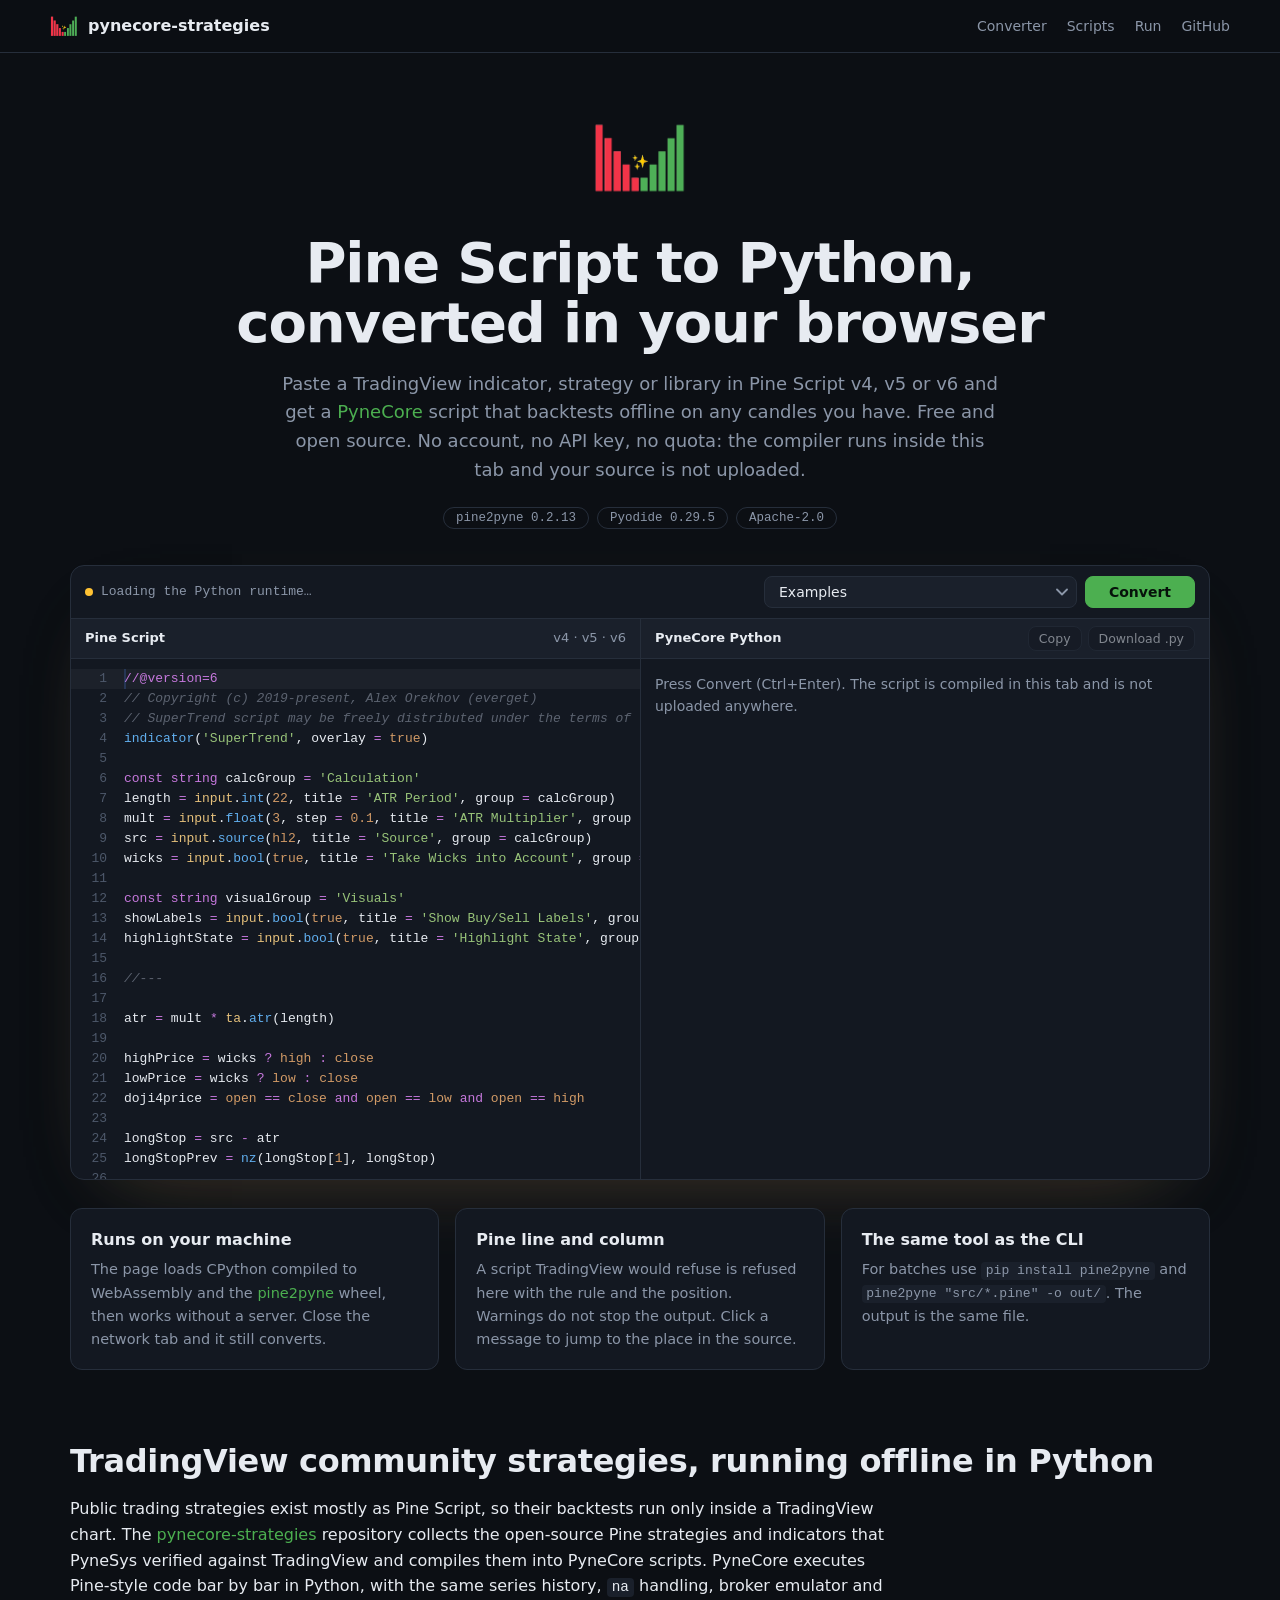
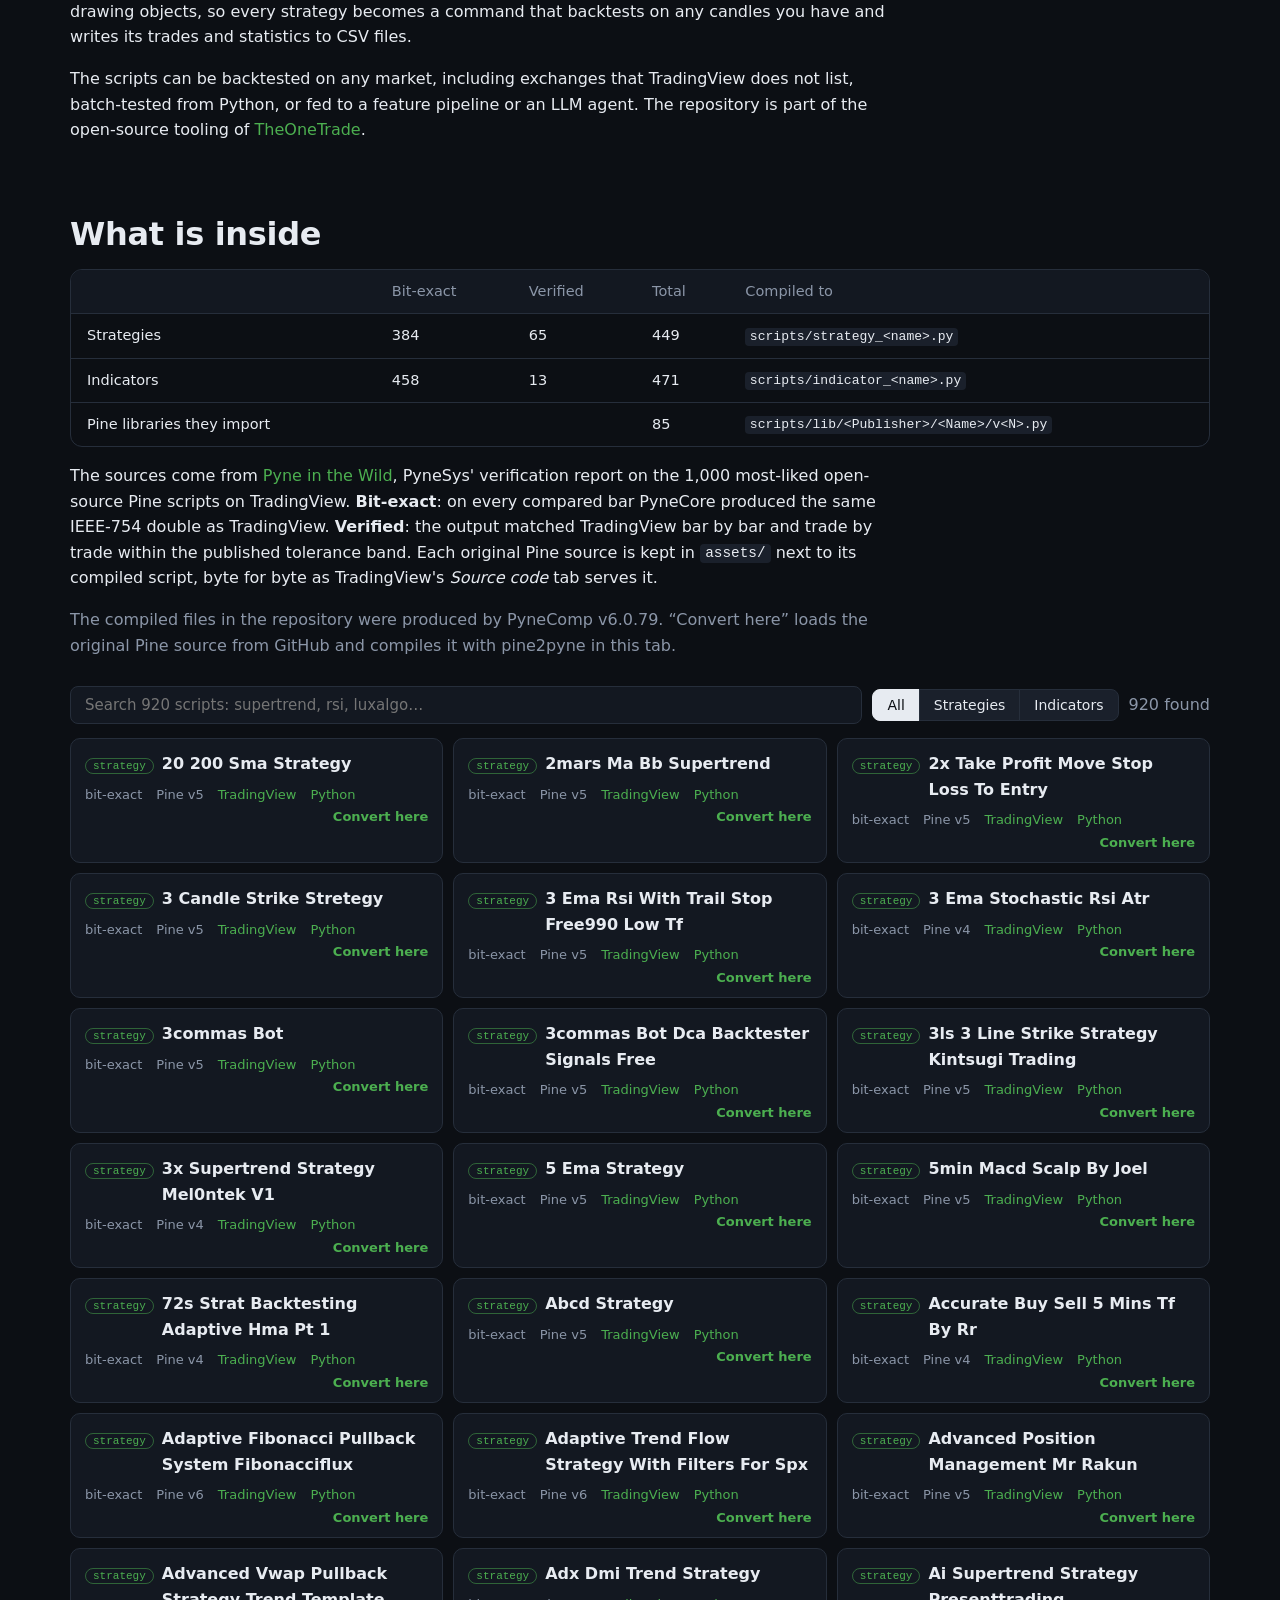
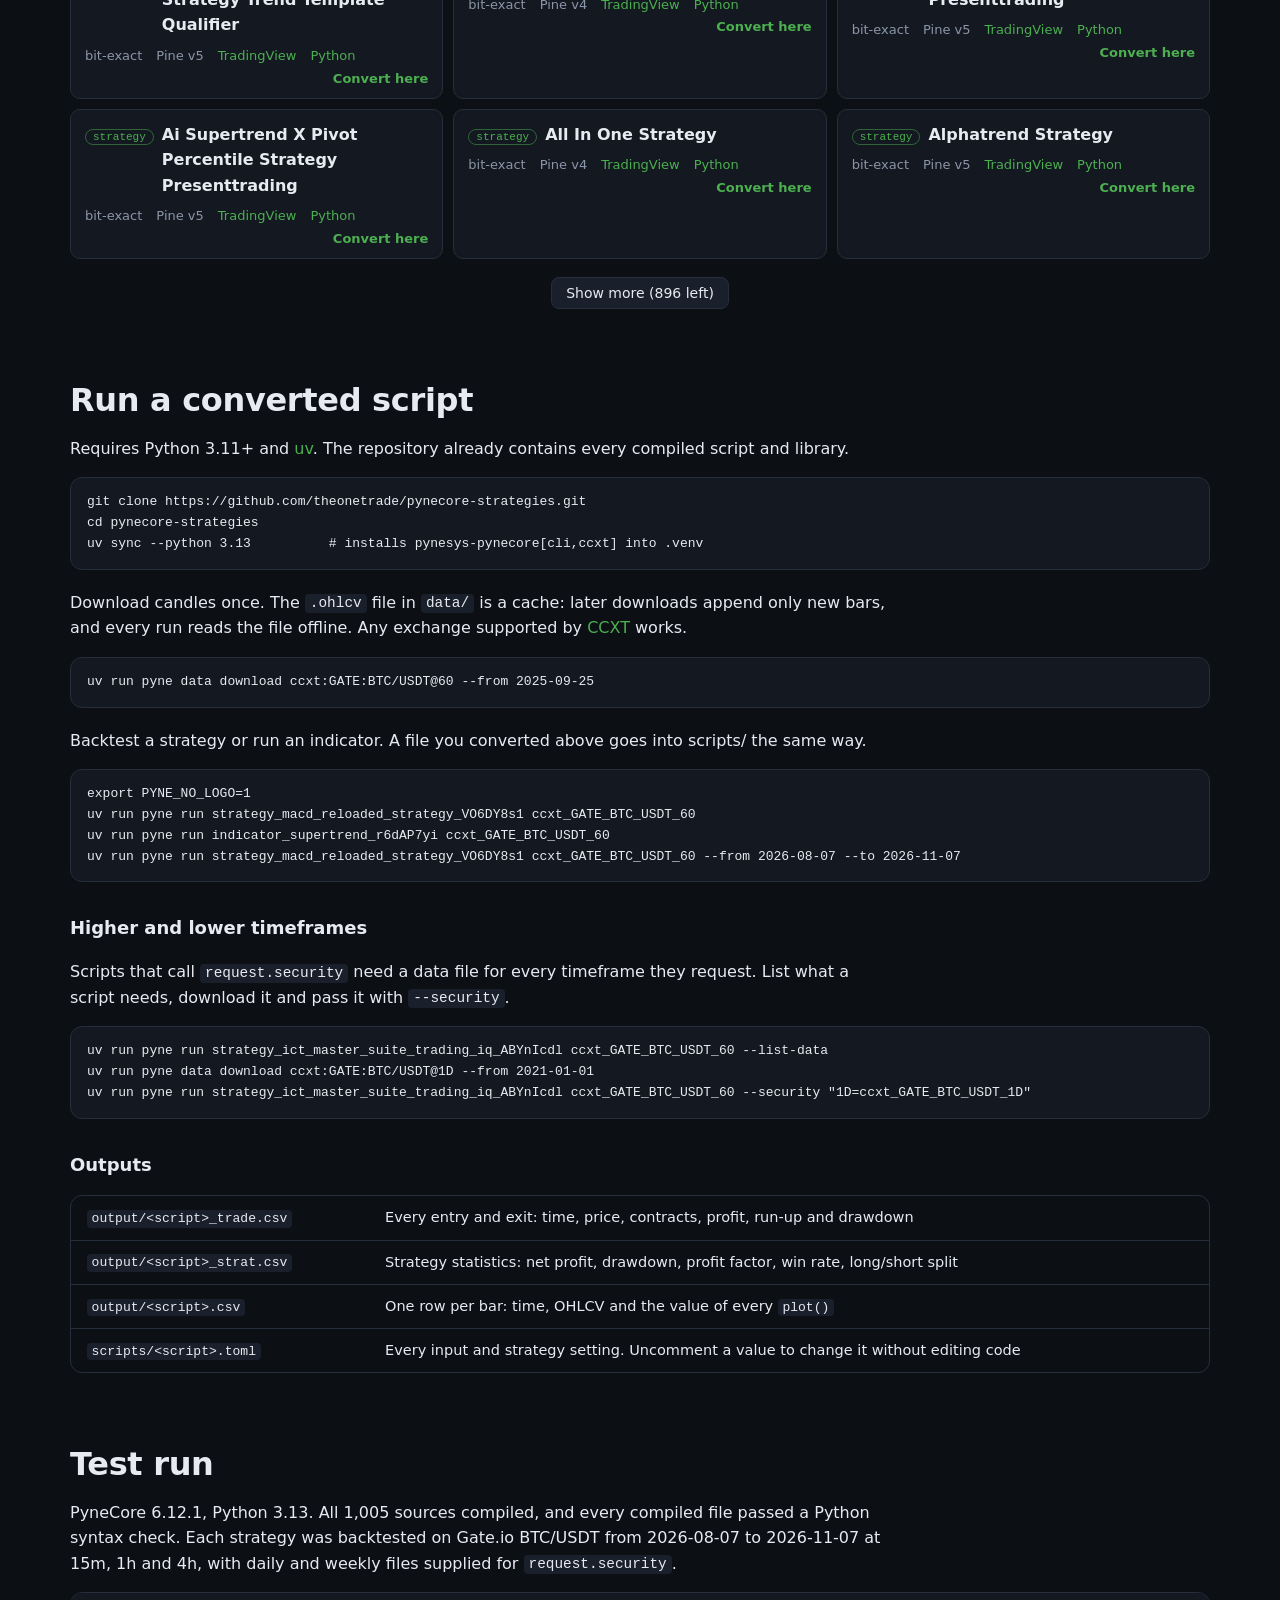
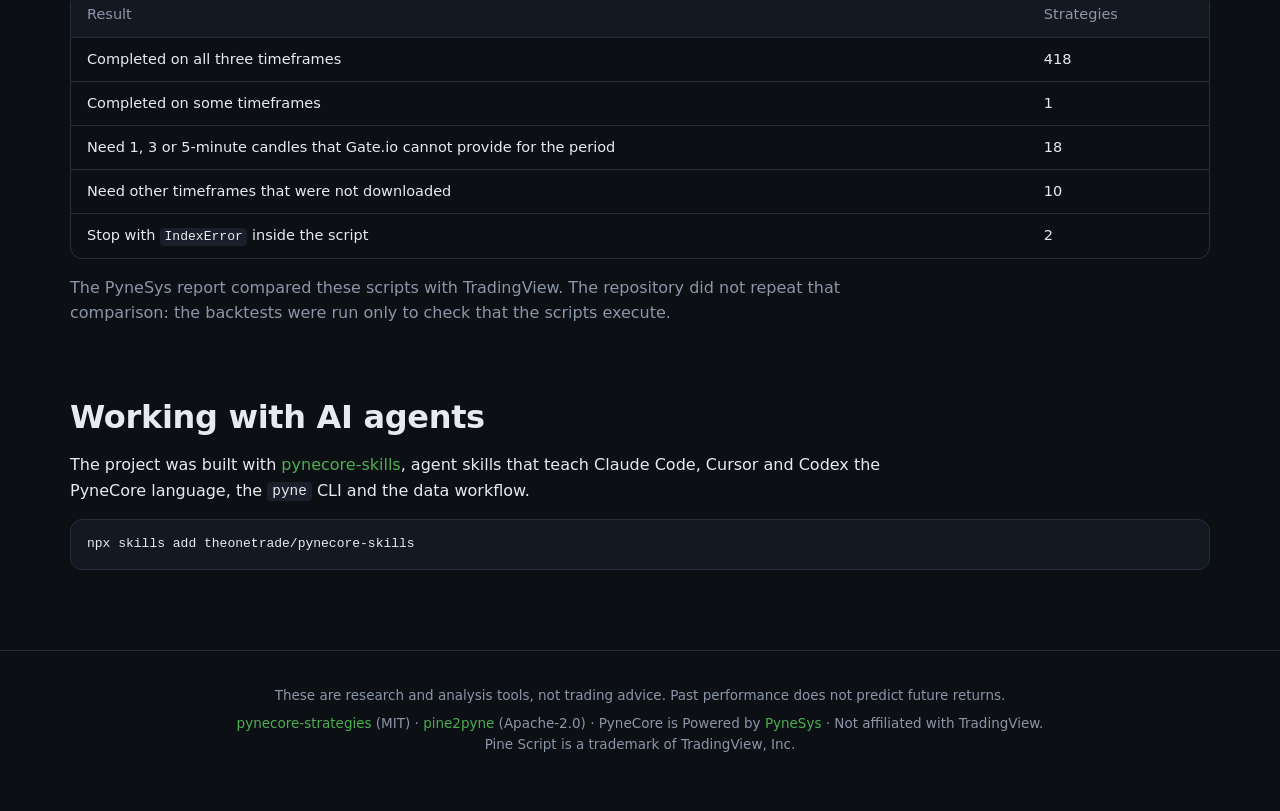
==== index.html @ 4c2b1dd5 "deploy" ====
<!DOCTYPE html><html lang="en"><head><meta charSet="utf-8"/><meta name="viewport" content="width=device-width, initial-scale=1"/><link rel="preload" href="/logo.png" as="image"/><link rel="stylesheet" href="/_next/static/chunks/1ft7jxa04c4ij.css" data-precedence="next"/><link rel="preload" as="script" fetchPriority="low" href="/_next/static/chunks/0j1we3cwg31qe.js"/><script src="/_next/static/chunks/16d9m7jc71162.js" async=""></script><script src="/_next/static/chunks/39_j1bdzreq0m.js" async=""></script><script src="/_next/static/chunks/turbopack-2u1d16houkiyo.js" async=""></script><script src="/_next/static/chunks/3qfy96eoyh-ek.js" async=""></script><script src="/_next/static/chunks/07oenhmz5la-n.js" async=""></script><script src="/_next/static/chunks/2s4er6dn1w-b6.js" async=""></script><title>Pine Script to Python converter, free and in your browser | pynecore-strategies</title><meta name="description" content="Convert TradingView Pine Script v4, v5 and v6 indicators, strategies and libraries to PyneCore Python. The open-source pine2pyne transpiler runs in WebAssembly in your tab: no account, no quota, no upload. Plus 449 strategies and 471 indicators already compiled."/><link rel="icon" href="/icon.png?icon.3mluwy7kzlwj7.png" sizes="200x200" type="image/png"/><script src="/_next/static/chunks/0cz1d0mv5g_q7.js" noModule=""></script></head><body><div hidden=""><!--$--><!--/$--></div><header class="top"><a class="brand" href="#"><img src="/logo.png" width="28" height="28" alt=""/>pynecore-strategies</a><nav><a href="#converter">Converter</a><a href="#scripts">Scripts</a><a href="#run">Run</a><a href="https://github.com/theonetrade/pynecore-strategies">GitHub</a></nav></header><main><section class="hero"><img src="/logo.png" width="96" height="96" alt="pynecore-strategies"/><h1>Pine Script to Python,<br/>converted in your browser</h1><p class="lead">Paste a TradingView indicator, strategy or library in Pine Script v4, v5 or v6 and get a<!-- --> <a href="https://pynecore.org">PyneCore</a> script that backtests offline on any candles you have. Free and open source. No account, no API key, no quota: the compiler runs inside this tab and your source is not uploaded.</p><p class="badges"><span>pine2pyne <!-- -->0.2.13</span><span>Pyodide <!-- -->0.29.5</span><span>Apache-2.0</span></p></section><section id="converter" class="converter"><div class="converter-bar"><div class="engine engine-loading" role="status"><span class="dot"></span>Loading the Python runtime…</div><div class="converter-actions"><select aria-label="Example"><option value="" disabled="" selected="">Examples</option><option value="0">Supertrend (indicator, Pine v6)</option><option value="1">RSI-SMA Crossover (strategy, Pine v5)</option><option value="2">Ichimoku Cloud (strategy, Pine v4)</option></select><button class="button primary">Convert</button></div></div><div class="panes"><div class="pane"><div class="pane-head"><span>Pine Script</span><span class="muted">v4 · v5 · v6</span></div><div class="editor"></div></div><div class="pane"><div class="pane-head"><span>PyneCore Python</span><span class="pane-tools"><button disabled="">Copy</button><button disabled="" title="supertrend_indicator_pine_v6.py">Download .py</button></span></div><div class="output placeholder">Press Convert (Ctrl+Enter). The script is compiled in this tab and is not uploaded anywhere.</div></div></div></section><section class="grid3"><div><h3>Runs on your machine</h3><p>The page loads CPython compiled to WebAssembly and the <a href="https://github.com/pine2pyne/pine2pyne">pine2pyne</a> wheel, then works without a server. Close the network tab and it still converts.</p></div><div><h3>Pine line and column</h3><p>A script TradingView would refuse is refused here with the rule and the position. Warnings do not stop the output. Click a message to jump to the place in the source.</p></div><div><h3>The same tool as the CLI</h3><p>For batches use <code>pip install pine2pyne</code> and<!-- --> <code>pine2pyne &quot;src/*.pine&quot; -o out/</code>. The output is the same file.</p></div></section><section id="why"><h2>TradingView community strategies, running offline in Python</h2><p>Public trading strategies exist mostly as Pine Script, so their backtests run only inside a TradingView chart. The <a href="https://github.com/theonetrade/pynecore-strategies">pynecore-strategies</a> repository collects the open-source Pine strategies and indicators that PyneSys verified against TradingView and compiles them into PyneCore scripts. PyneCore executes Pine-style code bar by bar in Python, with the same series history, <code>na</code> handling, broker emulator and drawing objects, so every strategy becomes a command that backtests on any candles you have and writes its trades and statistics to CSV files.</p><p>The scripts can be backtested on any market, including exchanges that TradingView does not list, batch-tested from Python, or fed to a feature pipeline or an LLM agent. The repository is part of the open-source tooling of <a href="https://theonetrade.github.io">TheOneTrade</a>.</p></section><section id="scripts"><h2>What is inside</h2><div class="table-wrap"><table><thead><tr><th></th><th>Bit-exact</th><th>Verified</th><th>Total</th><th>Compiled to</th></tr></thead><tbody><tr><td>Strategies</td><td>384</td><td>65</td><td>449</td><td><code>scripts/strategy_&lt;name&gt;.py</code></td></tr><tr><td>Indicators</td><td>458</td><td>13</td><td>471</td><td><code>scripts/indicator_&lt;name&gt;.py</code></td></tr><tr><td>Pine libraries they import</td><td></td><td></td><td>85</td><td><code>scripts/lib/&lt;Publisher&gt;/&lt;Name&gt;/v&lt;N&gt;.py</code></td></tr></tbody></table></div><p>The sources come from <a href="https://wild.pynesys.io/#scripts">Pyne in the Wild</a>, PyneSys&#x27; verification report on the 1,000 most-liked open-source Pine scripts on TradingView. <b>Bit-exact</b>: on every compared bar PyneCore produced the same IEEE-754 double as TradingView. <b>Verified</b>: the output matched TradingView bar by bar and trade by trade within the published tolerance band. Each original Pine source is kept in <code>assets/</code> next to its compiled script, byte for byte as TradingView&#x27;s<!-- --> <i>Source code</i> tab serves it.</p><p class="muted">The compiled files in the repository were produced by PyneComp v6.0.79. “Convert here” loads the original Pine source from GitHub and compiles it with pine2pyne in this tab.</p><div class="catalog"><div class="catalog-filter"><input type="search" placeholder="Search 920 scripts: supertrend, rsi, luxalgo…" aria-label="Search scripts" value=""/><div class="segmented" role="group" aria-label="Script type"><button class="active">All</button><button class="">Strategies</button><button class="">Indicators</button></div><span class="muted">920<!-- --> found</span></div><ul class="catalog-list"><li><div class="catalog-title"><span class="tag tag-s">strategy</span><span class="name">20 200 sma strategy</span></div><div class="catalog-meta"><span>bit-exact</span><span>Pine v<!-- -->5</span><a href="https://www.tradingview.com/script/ZqnuKIAw/" target="_blank" rel="noreferrer">TradingView</a><a href="https://github.com/theonetrade/pynecore-strategies/blob/main/scripts/strategy_20_200_sma_strategy_ZqnuKIAw.py" target="_blank" rel="noreferrer">Python</a><button>Convert here</button></div></li><li><div class="catalog-title"><span class="tag tag-s">strategy</span><span class="name">2mars ma bb supertrend</span></div><div class="catalog-meta"><span>bit-exact</span><span>Pine v<!-- -->5</span><a href="https://www.tradingview.com/script/Y68meyX1/" target="_blank" rel="noreferrer">TradingView</a><a href="https://github.com/theonetrade/pynecore-strategies/blob/main/scripts/strategy_2mars_ma_bb_supertrend_Y68meyX1.py" target="_blank" rel="noreferrer">Python</a><button>Convert here</button></div></li><li><div class="catalog-title"><span class="tag tag-s">strategy</span><span class="name">2x take profit move stop loss to entry</span></div><div class="catalog-meta"><span>bit-exact</span><span>Pine v<!-- -->5</span><a href="https://www.tradingview.com/script/0Blrq2NA/" target="_blank" rel="noreferrer">TradingView</a><a href="https://github.com/theonetrade/pynecore-strategies/blob/main/scripts/strategy_2x_take_profit_move_stop_loss_to_entry_0Blrq2NA.py" target="_blank" rel="noreferrer">Python</a><button>Convert here</button></div></li><li><div class="catalog-title"><span class="tag tag-s">strategy</span><span class="name">3 candle strike stretegy</span></div><div class="catalog-meta"><span>bit-exact</span><span>Pine v<!-- -->5</span><a href="https://www.tradingview.com/script/zqbs2shU/" target="_blank" rel="noreferrer">TradingView</a><a href="https://github.com/theonetrade/pynecore-strategies/blob/main/scripts/strategy_3_candle_strike_stretegy_zqbs2shU.py" target="_blank" rel="noreferrer">Python</a><button>Convert here</button></div></li><li><div class="catalog-title"><span class="tag tag-s">strategy</span><span class="name">3 ema rsi with trail stop free990 low tf</span></div><div class="catalog-meta"><span>bit-exact</span><span>Pine v<!-- -->5</span><a href="https://www.tradingview.com/script/mgD7xBuw/" target="_blank" rel="noreferrer">TradingView</a><a href="https://github.com/theonetrade/pynecore-strategies/blob/main/scripts/strategy_3_ema_rsi_with_trail_stop_free990_low_tf_mgD7xBuw.py" target="_blank" rel="noreferrer">Python</a><button>Convert here</button></div></li><li><div class="catalog-title"><span class="tag tag-s">strategy</span><span class="name">3 ema stochastic rsi atr</span></div><div class="catalog-meta"><span>bit-exact</span><span>Pine v<!-- -->4</span><a href="https://www.tradingview.com/script/IhxCXn6n/" target="_blank" rel="noreferrer">TradingView</a><a href="https://github.com/theonetrade/pynecore-strategies/blob/main/scripts/strategy_3_ema_stochastic_rsi_atr_IhxCXn6n.py" target="_blank" rel="noreferrer">Python</a><button>Convert here</button></div></li><li><div class="catalog-title"><span class="tag tag-s">strategy</span><span class="name">3commas bot</span></div><div class="catalog-meta"><span>bit-exact</span><span>Pine v<!-- -->5</span><a href="https://www.tradingview.com/script/MvlwAzSg/" target="_blank" rel="noreferrer">TradingView</a><a href="https://github.com/theonetrade/pynecore-strategies/blob/main/scripts/strategy_3commas_bot_MvlwAzSg.py" target="_blank" rel="noreferrer">Python</a><button>Convert here</button></div></li><li><div class="catalog-title"><span class="tag tag-s">strategy</span><span class="name">3commas bot dca backtester signals free</span></div><div class="catalog-meta"><span>bit-exact</span><span>Pine v<!-- -->5</span><a href="https://www.tradingview.com/script/Txo3OEBa/" target="_blank" rel="noreferrer">TradingView</a><a href="https://github.com/theonetrade/pynecore-strategies/blob/main/scripts/strategy_3commas_bot_dca_backtester_signals_free_Txo3OEBa.py" target="_blank" rel="noreferrer">Python</a><button>Convert here</button></div></li><li><div class="catalog-title"><span class="tag tag-s">strategy</span><span class="name">3ls 3 line strike strategy kintsugi trading</span></div><div class="catalog-meta"><span>bit-exact</span><span>Pine v<!-- -->5</span><a href="https://www.tradingview.com/script/fJEKAdgD/" target="_blank" rel="noreferrer">TradingView</a><a href="https://github.com/theonetrade/pynecore-strategies/blob/main/scripts/strategy_3ls_3_line_strike_strategy_kintsugi_trading_fJEKAdgD.py" target="_blank" rel="noreferrer">Python</a><button>Convert here</button></div></li><li><div class="catalog-title"><span class="tag tag-s">strategy</span><span class="name">3x supertrend strategy mel0ntek v1</span></div><div class="catalog-meta"><span>bit-exact</span><span>Pine v<!-- -->4</span><a href="https://www.tradingview.com/script/FUnOi1Nx/" target="_blank" rel="noreferrer">TradingView</a><a href="https://github.com/theonetrade/pynecore-strategies/blob/main/scripts/strategy_3x_supertrend_strategy_mel0ntek_v1_FUnOi1Nx.py" target="_blank" rel="noreferrer">Python</a><button>Convert here</button></div></li><li><div class="catalog-title"><span class="tag tag-s">strategy</span><span class="name">5 ema strategy</span></div><div class="catalog-meta"><span>bit-exact</span><span>Pine v<!-- -->5</span><a href="https://www.tradingview.com/script/EaZHR7q6/" target="_blank" rel="noreferrer">TradingView</a><a href="https://github.com/theonetrade/pynecore-strategies/blob/main/scripts/strategy_5_ema_strategy_EaZHR7q6.py" target="_blank" rel="noreferrer">Python</a><button>Convert here</button></div></li><li><div class="catalog-title"><span class="tag tag-s">strategy</span><span class="name">5min macd scalp by joel</span></div><div class="catalog-meta"><span>bit-exact</span><span>Pine v<!-- -->5</span><a href="https://www.tradingview.com/script/qN11DuKy/" target="_blank" rel="noreferrer">TradingView</a><a href="https://github.com/theonetrade/pynecore-strategies/blob/main/scripts/strategy_5min_macd_scalp_by_joel_qN11DuKy.py" target="_blank" rel="noreferrer">Python</a><button>Convert here</button></div></li><li><div class="catalog-title"><span class="tag tag-s">strategy</span><span class="name">72s strat backtesting adaptive hma pt 1</span></div><div class="catalog-meta"><span>bit-exact</span><span>Pine v<!-- -->4</span><a href="https://www.tradingview.com/script/FrjeeWdl/" target="_blank" rel="noreferrer">TradingView</a><a href="https://github.com/theonetrade/pynecore-strategies/blob/main/scripts/strategy_72s_strat_backtesting_adaptive_hma_pt_1_FrjeeWdl.py" target="_blank" rel="noreferrer">Python</a><button>Convert here</button></div></li><li><div class="catalog-title"><span class="tag tag-s">strategy</span><span class="name">abcd strategy</span></div><div class="catalog-meta"><span>bit-exact</span><span>Pine v<!-- -->5</span><a href="https://www.tradingview.com/script/20aoz32a/" target="_blank" rel="noreferrer">TradingView</a><a href="https://github.com/theonetrade/pynecore-strategies/blob/main/scripts/strategy_abcd_strategy_20aoz32a.py" target="_blank" rel="noreferrer">Python</a><button>Convert here</button></div></li><li><div class="catalog-title"><span class="tag tag-s">strategy</span><span class="name">accurate buy sell 5 mins tf by rr</span></div><div class="catalog-meta"><span>bit-exact</span><span>Pine v<!-- -->4</span><a href="https://www.tradingview.com/script/jVZvCaUh/" target="_blank" rel="noreferrer">TradingView</a><a href="https://github.com/theonetrade/pynecore-strategies/blob/main/scripts/strategy_accurate_buy_sell_5_mins_tf_by_rr_jVZvCaUh.py" target="_blank" rel="noreferrer">Python</a><button>Convert here</button></div></li><li><div class="catalog-title"><span class="tag tag-s">strategy</span><span class="name">adaptive fibonacci pullback system fibonacciflux</span></div><div class="catalog-meta"><span>bit-exact</span><span>Pine v<!-- -->6</span><a href="https://www.tradingview.com/script/bOcHnaiQ/" target="_blank" rel="noreferrer">TradingView</a><a href="https://github.com/theonetrade/pynecore-strategies/blob/main/scripts/strategy_adaptive_fibonacci_pullback_system_fibonacciflux_bOcHnaiQ.py" target="_blank" rel="noreferrer">Python</a><button>Convert here</button></div></li><li><div class="catalog-title"><span class="tag tag-s">strategy</span><span class="name">adaptive trend flow strategy with filters for spx</span></div><div class="catalog-meta"><span>bit-exact</span><span>Pine v<!-- -->6</span><a href="https://www.tradingview.com/script/CNJ1hXQw/" target="_blank" rel="noreferrer">TradingView</a><a href="https://github.com/theonetrade/pynecore-strategies/blob/main/scripts/strategy_adaptive_trend_flow_strategy_with_filters_for_spx_CNJ1hXQw.py" target="_blank" rel="noreferrer">Python</a><button>Convert here</button></div></li><li><div class="catalog-title"><span class="tag tag-s">strategy</span><span class="name">advanced position management mr rakun</span></div><div class="catalog-meta"><span>bit-exact</span><span>Pine v<!-- -->5</span><a href="https://www.tradingview.com/script/IsMKlnoJ/" target="_blank" rel="noreferrer">TradingView</a><a href="https://github.com/theonetrade/pynecore-strategies/blob/main/scripts/strategy_advanced_position_management_mr_rakun_IsMKlnoJ.py" target="_blank" rel="noreferrer">Python</a><button>Convert here</button></div></li><li><div class="catalog-title"><span class="tag tag-s">strategy</span><span class="name">advanced vwap pullback strategy trend template qualifier</span></div><div class="catalog-meta"><span>bit-exact</span><span>Pine v<!-- -->5</span><a href="https://www.tradingview.com/script/KafnxzJR/" target="_blank" rel="noreferrer">TradingView</a><a href="https://github.com/theonetrade/pynecore-strategies/blob/main/scripts/strategy_advanced_vwap_pullback_strategy_trend_template_qualifier_KafnxzJR.py" target="_blank" rel="noreferrer">Python</a><button>Convert here</button></div></li><li><div class="catalog-title"><span class="tag tag-s">strategy</span><span class="name">adx dmi trend strategy</span></div><div class="catalog-meta"><span>bit-exact</span><span>Pine v<!-- -->4</span><a href="https://www.tradingview.com/script/4aQD9gqq/" target="_blank" rel="noreferrer">TradingView</a><a href="https://github.com/theonetrade/pynecore-strategies/blob/main/scripts/strategy_adx_dmi_trend_strategy_4aQD9gqq.py" target="_blank" rel="noreferrer">Python</a><button>Convert here</button></div></li><li><div class="catalog-title"><span class="tag tag-s">strategy</span><span class="name">ai supertrend strategy presenttrading</span></div><div class="catalog-meta"><span>bit-exact</span><span>Pine v<!-- -->5</span><a href="https://www.tradingview.com/script/eaTIyEty/" target="_blank" rel="noreferrer">TradingView</a><a href="https://github.com/theonetrade/pynecore-strategies/blob/main/scripts/strategy_ai_supertrend_strategy_presenttrading_eaTIyEty.py" target="_blank" rel="noreferrer">Python</a><button>Convert here</button></div></li><li><div class="catalog-title"><span class="tag tag-s">strategy</span><span class="name">ai supertrend x pivot percentile strategy presenttrading</span></div><div class="catalog-meta"><span>bit-exact</span><span>Pine v<!-- -->5</span><a href="https://www.tradingview.com/script/eC3qAYNQ/" target="_blank" rel="noreferrer">TradingView</a><a href="https://github.com/theonetrade/pynecore-strategies/blob/main/scripts/strategy_ai_supertrend_x_pivot_percentile_strategy_presenttrading_eC3qAYNQ.py" target="_blank" rel="noreferrer">Python</a><button>Convert here</button></div></li><li><div class="catalog-title"><span class="tag tag-s">strategy</span><span class="name">all in one strategy</span></div><div class="catalog-meta"><span>bit-exact</span><span>Pine v<!-- -->4</span><a href="https://www.tradingview.com/script/6vHRkdsf/" target="_blank" rel="noreferrer">TradingView</a><a href="https://github.com/theonetrade/pynecore-strategies/blob/main/scripts/strategy_all_in_one_strategy_6vHRkdsf.py" target="_blank" rel="noreferrer">Python</a><button>Convert here</button></div></li><li><div class="catalog-title"><span class="tag tag-s">strategy</span><span class="name">alphatrend strategy</span></div><div class="catalog-meta"><span>bit-exact</span><span>Pine v<!-- -->5</span><a href="https://www.tradingview.com/script/3wdQu7P3/" target="_blank" rel="noreferrer">TradingView</a><a href="https://github.com/theonetrade/pynecore-strategies/blob/main/scripts/strategy_alphatrend_strategy_3wdQu7P3.py" target="_blank" rel="noreferrer">Python</a><button>Convert here</button></div></li></ul><button class="button ghost more">Show more (<!-- -->896<!-- --> left)</button></div></section><section id="run"><h2>Run a converted script</h2><p>Requires Python 3.11+ and <a href="https://docs.astral.sh/uv/">uv</a>. The repository already contains every compiled script and library.</p><pre class="code"><code>git clone https://github.com/theonetrade/pynecore-strategies.git
cd pynecore-strategies
uv sync --python 3.13          # installs pynesys-pynecore[cli,ccxt] into .venv</code></pre><p>Download candles once. The <code>.ohlcv</code> file in <code>data/</code> is a cache: later downloads append only new bars, and every run reads the file offline. Any exchange supported by<!-- --> <a href="https://github.com/ccxt/ccxt">CCXT</a> works.</p><pre class="code"><code>uv run pyne data download ccxt:GATE:BTC/USDT@60 --from 2025-09-25</code></pre><p>Backtest a strategy or run an indicator. A file you converted above goes into scripts/ the same way.</p><pre class="code"><code>export PYNE_NO_LOGO=1
uv run pyne run strategy_macd_reloaded_strategy_VO6DY8s1 ccxt_GATE_BTC_USDT_60
uv run pyne run indicator_supertrend_r6dAP7yi ccxt_GATE_BTC_USDT_60
uv run pyne run strategy_macd_reloaded_strategy_VO6DY8s1 ccxt_GATE_BTC_USDT_60 --from 2026-08-07 --to 2026-11-07</code></pre><h3>Higher and lower timeframes</h3><p>Scripts that call <code>request.security</code> need a data file for every timeframe they request. List what a script needs, download it and pass it with <code>--security</code>.</p><pre class="code"><code>uv run pyne run strategy_ict_master_suite_trading_iq_ABYnIcdl ccxt_GATE_BTC_USDT_60 --list-data
uv run pyne data download ccxt:GATE:BTC/USDT@1D --from 2021-01-01
uv run pyne run strategy_ict_master_suite_trading_iq_ABYnIcdl ccxt_GATE_BTC_USDT_60 --security &quot;1D=ccxt_GATE_BTC_USDT_1D&quot;</code></pre><h3>Outputs</h3><div class="table-wrap"><table><tbody><tr><td><code>output/&lt;script&gt;_trade.csv</code></td><td>Every entry and exit: time, price, contracts, profit, run-up and drawdown</td></tr><tr><td><code>output/&lt;script&gt;_strat.csv</code></td><td>Strategy statistics: net profit, drawdown, profit factor, win rate, long/short split</td></tr><tr><td><code>output/&lt;script&gt;.csv</code></td><td>One row per bar: time, OHLCV and the value of every <code>plot()</code></td></tr><tr><td><code>scripts/&lt;script&gt;.toml</code></td><td>Every input and strategy setting. Uncomment a value to change it without editing code</td></tr></tbody></table></div></section><section id="test"><h2>Test run</h2><p>PyneCore 6.12.1, Python 3.13. All 1,005 sources compiled, and every compiled file passed a Python syntax check. Each strategy was backtested on Gate.io BTC/USDT from 2026-08-07 to 2026-11-07 at 15m, 1h and 4h, with daily and weekly files supplied for <code>request.security</code>.</p><div class="table-wrap"><table><thead><tr><th>Result</th><th>Strategies</th></tr></thead><tbody><tr><td>Completed on all three timeframes</td><td>418</td></tr><tr><td>Completed on some timeframes</td><td>1</td></tr><tr><td>Need 1, 3 or 5-minute candles that Gate.io cannot provide for the period</td><td>18</td></tr><tr><td>Need other timeframes that were not downloaded</td><td>10</td></tr><tr><td>Stop with <code>IndexError</code> inside the script</td><td>2</td></tr></tbody></table></div><p class="muted">The PyneSys report compared these scripts with TradingView. The repository did not repeat that comparison: the backtests were run only to check that the scripts execute.</p></section><section id="agents"><h2>Working with AI agents</h2><p>The project was built with <a href="https://github.com/theonetrade/pynecore-skills">pynecore-skills</a>, agent skills that teach Claude Code, Cursor and Codex the PyneCore language, the <code>pyne</code> CLI and the data workflow.</p><pre class="code"><code>npx skills add theonetrade/pynecore-skills</code></pre></section></main><footer><p>These are research and analysis tools, not trading advice. Past performance does not predict future returns.</p><p><a href="https://github.com/theonetrade/pynecore-strategies">pynecore-strategies</a> (MIT) · <a href="https://github.com/pine2pyne/pine2pyne">pine2pyne</a> (Apache-2.0) · PyneCore is Powered by <a href="https://pynesys.io">PyneSys</a> · Not affiliated with TradingView. Pine Script is a trademark of TradingView, Inc.</p></footer><!--$--><!--/$--><script id="_R_">(globalThis["TURBOPACK"] || (globalThis["TURBOPACK"] = [])).push({"otherChunks":["static/chunks/0j1we3cwg31qe.js","static/chunks/16d9m7jc71162.js","static/chunks/39_j1bdzreq0m.js"],"runtimeModuleIds":[94553]});</script><script src="/_next/static/chunks/0j1we3cwg31qe.js" async=""></script><script>(self.__next_f=self.__next_f||[]).push([0])</script><script>self.__next_f.push([1,"1:\"$Sreact.fragment\"\n2:\"/_next/static/chunks/3qfy96eoyh-ek.js\"\n3:I[39756,[\"$2\"],\"default\"]\n4:I[37457,[\"$2\"],\"default\"]\n6:\"/_next/static/chunks/07oenhmz5la-n.js\"\n7:\"/_next/static/chunks/2s4er6dn1w-b6.js\"\n8:I[80806,[\"$2\",\"$6\",\"$7\"],\"default\"]\n13:\"ViewportBoundary\"\n14:I[97367,[\"$2\"],\"$13\"]\n16:\"MetadataBoundary\"\n17:I[97367,[\"$2\"],\"$16\"]\n18:\"$Sreact.suspense\"\n1a:I[68027,[\"$2\"],\"default\",1]\n:HL[\"/_next/static/chunks/1ft7jxa04c4ij.css\",\"style\"]\n:HL[\"/logo.png\",\"image\"]\n"])</script><script>self.__next_f.push([1,"5:[[\"children\",{\"s\":\"__PAGE__\",\"h\":512,\"d\":{\"r\":[\"$\",\"$1\",\"c\",{\"children\":[[[\"$\",\"header\",null,{\"className\":\"top\",\"children\":[[\"$\",\"a\",null,{\"className\":\"brand\",\"href\":\"#\",\"children\":[[\"$\",\"img\",null,{\"src\":\"/logo.png\",\"width\":28,\"height\":28,\"alt\":\"\"}],\"pynecore-strategies\"]}],[\"$\",\"nav\",null,{\"children\":[[\"$\",\"a\",null,{\"href\":\"#converter\",\"children\":\"Converter\"}],[\"$\",\"a\",null,{\"href\":\"#scripts\",\"children\":\"Scripts\"}],[\"$\",\"a\",null,{\"href\":\"#run\",\"children\":\"Run\"}],[\"$\",\"a\",null,{\"href\":\"https://github.com/theonetrade/pynecore-strategies\",\"children\":\"GitHub\"}]]}]]}],[\"$\",\"main\",null,{\"children\":[[\"$\",\"section\",null,{\"className\":\"hero\",\"children\":[[\"$\",\"img\",null,{\"src\":\"/logo.png\",\"width\":96,\"height\":96,\"alt\":\"pynecore-strategies\"}],[\"$\",\"h1\",null,{\"children\":[\"Pine Script to Python,\",[\"$\",\"br\",null,{}],\"converted in your browser\"]}],[\"$\",\"p\",null,{\"className\":\"lead\",\"children\":[\"Paste a TradingView indicator, strategy or library in Pine Script v4, v5 or v6 and get a\",\" \",[\"$\",\"a\",null,{\"href\":\"https://pynecore.org\",\"children\":\"PyneCore\"}],\" script that backtests offline on any candles you have. Free and open source. No account, no API key, no quota: the compiler runs inside this tab and your source is not uploaded.\"]}],[\"$\",\"p\",null,{\"className\":\"badges\",\"children\":[[\"$\",\"span\",null,{\"children\":[\"pine2pyne \",\"0.2.13\"]}],[\"$\",\"span\",null,{\"children\":[\"Pyodide \",\"0.29.5\"]}],[\"$\",\"span\",null,{\"children\":\"Apache-2.0\"}]]}]]}],[\"$\",\"$L8\",null,{}],[\"$\",\"section\",null,{\"className\":\"grid3\",\"children\":[[\"$\",\"div\",null,{\"children\":[[\"$\",\"h3\",null,{\"children\":\"Runs on your machine\"}],[\"$\",\"p\",null,{\"children\":[\"The page loads CPython compiled to WebAssembly and the \",[\"$\",\"a\",null,{\"href\":\"https://github.com/pine2pyne/pine2pyne\",\"children\":\"pine2pyne\"}],\" wheel, then works without a server. Close the network tab and it still converts.\"]}]]}],[\"$\",\"div\",null,{\"children\":[[\"$\",\"h3\",null,{\"children\":\"Pine line and column\"}],[\"$\",\"p\",null,{\"children\":\"A script TradingView would refuse is refused here with the rule and the position. Warnings do not stop the output. Click a message to jump to the place in the source.\"}]]}],[\"$\",\"div\",null,{\"children\":[[\"$\",\"h3\",null,{\"children\":\"The same tool as the CLI\"}],[\"$\",\"p\",null,{\"children\":[\"For batches use \",[\"$\",\"code\",null,{\"children\":\"pip install pine2pyne\"}],\" and\",\" \",[\"$\",\"code\",null,{\"children\":\"pine2pyne \\\"src/*.pine\\\" -o out/\"}],\". The output is the same file.\"]}]]}]]}],[\"$\",\"section\",null,{\"id\":\"why\",\"children\":[[\"$\",\"h2\",null,{\"children\":\"TradingView community strategies, running offline in Python\"}],[\"$\",\"p\",null,{\"children\":[\"Public trading strategies exist mostly as Pine Script, so their backtests run only inside a TradingView chart. The \",[\"$\",\"a\",null,{\"href\":\"https://github.com/theonetrade/pynecore-strategies\",\"children\":\"pynecore-strategies\"}],\" repository collects the open-source Pine strategies and indicators that PyneSys verified against TradingView and compiles them into PyneCore scripts. PyneCore executes Pine-style code bar by bar in Python, with the same series history, \",\"$L9\",\" handling, broker emulator and drawing objects, so every strategy becomes a command that backtests on any candles you have and writes its trades and statistics to CSV files.\"]}],\"$La\"]}],\"$Lb\",\"$Lc\",\"$Ld\",\"$Le\"]}],\"$Lf\"],[\"$L10\",\"$L11\"],\"$L12\"]}],\"p\":false,\"v\":null}}]]\n"])</script><script>self.__next_f.push([1,"0:{\"P\":null,\"c\":[\"\",\"\"],\"q\":\"\",\"i\":false,\"t\":{\"t\":{\"s\":\"\",\"h\":528,\"d\":{\"r\":[\"$\",\"$1\",\"c\",{\"children\":[[[\"$\",\"link\",\"0\",{\"rel\":\"stylesheet\",\"href\":\"/_next/static/chunks/1ft7jxa04c4ij.css\",\"precedence\":\"next\",\"crossOrigin\":\"$undefined\",\"nonce\":\"$undefined\"}],[\"$\",\"script\",\"script-0\",{\"src\":\"/_next/static/chunks/3qfy96eoyh-ek.js\",\"async\":true,\"nonce\":\"$undefined\"}]],[\"$\",\"html\",null,{\"lang\":\"en\",\"children\":[\"$\",\"body\",null,{\"children\":[\"$\",\"$L3\",null,{\"parallelRouterKey\":\"children\",\"error\":\"$undefined\",\"errorStyles\":\"$undefined\",\"errorScripts\":\"$undefined\",\"template\":[\"$\",\"$L4\",null,{}],\"templateStyles\":\"$undefined\",\"templateScripts\":\"$undefined\",\"notFound\":[[[\"$\",\"title\",null,{\"children\":\"404: This page could not be found.\"}],[\"$\",\"div\",null,{\"style\":{\"fontFamily\":\"system-ui,\\\"Segoe UI\\\",Roboto,Helvetica,Arial,sans-serif,\\\"Apple Color Emoji\\\",\\\"Segoe UI Emoji\\\"\",\"height\":\"100vh\",\"textAlign\":\"center\",\"display\":\"flex\",\"flexDirection\":\"column\",\"alignItems\":\"center\",\"justifyContent\":\"center\"},\"children\":[\"$\",\"div\",null,{\"children\":[[\"$\",\"style\",null,{\"dangerouslySetInnerHTML\":{\"__html\":\"body{color:#000;background:#fff;margin:0}.next-error-h1{border-right:1px solid rgba(0,0,0,.3)}@media (prefers-color-scheme:dark){body{color:#fff;background:#000}.next-error-h1{border-right:1px solid rgba(255,255,255,.3)}}\"}}],[\"$\",\"h1\",null,{\"className\":\"next-error-h1\",\"style\":{\"display\":\"inline-block\",\"margin\":\"0 20px 0 0\",\"padding\":\"0 23px 0 0\",\"fontSize\":24,\"fontWeight\":500,\"verticalAlign\":\"top\",\"lineHeight\":\"49px\"},\"children\":404}],[\"$\",\"div\",null,{\"style\":{\"display\":\"inline-block\"},\"children\":[\"$\",\"h2\",null,{\"style\":{\"fontSize\":14,\"fontWeight\":400,\"lineHeight\":\"49px\",\"margin\":0},\"children\":\"This page could not be found.\"}]}]]}]}]],[]],\"forbidden\":\"$undefined\",\"unauthorized\":\"$undefined\"}]}]}]]}],\"p\":false,\"v\":null},\"c\":\"$Q5\"},\"h\":{\"r\":[\"$\",\"$1\",\"h\",{\"children\":[null,[\"$\",\"$L14\",null,{\"children\":\"$L15\"}],[\"$\",\"$L17\",null,{\"children\":[[\"$\",\"div\",null,{\"hidden\":true,\"children\":[\"$\",\"$18\",null,{\"name\":\"Next.Metadata\",\"children\":\"$L19\"}]}],null]}],null]}],\"p\":false,\"v\":null}},\"m\":\"$undefined\",\"G\":[\"$1a\",[[\"$\",\"link\",\"0\",{\"rel\":\"stylesheet\",\"href\":\"/_next/static/chunks/1ft7jxa04c4ij.css\",\"precedence\":\"next\",\"crossOrigin\":\"$undefined\",\"nonce\":\"$undefined\"}]]],\"S\":true,\"r\":\"$undefined\",\"s\":\"$undefined\",\"a\":\"$undefined\",\"l\":\"$undefined\",\"p\":\"$undefined\",\"d\":\"$undefined\",\"b\":\"w0R2-NEYOE7XiHmZn3Vbt\"}\n"])</script><script>self.__next_f.push([1,"1b:I[34087,[\"$2\",\"$6\",\"$7\"],\"default\"]\n1c:I[97367,[\"$2\"],\"OutletBoundary\"]\n9:[\"$\",\"code\",null,{\"children\":\"na\"}]\na:[\"$\",\"p\",null,{\"children\":[\"The scripts can be backtested on any market, including exchanges that TradingView does not list, batch-tested from Python, or fed to a feature pipeline or an LLM agent. The repository is part of the open-source tooling of \",[\"$\",\"a\",null,{\"href\":\"https://theonetrade.github.io\",\"children\":\"TheOneTrade\"}],\".\"]}]\n"])</script><script>self.__next_f.push([1,"b:[\"$\",\"section\",null,{\"id\":\"scripts\",\"children\":[[\"$\",\"h2\",null,{\"children\":\"What is inside\"}],[\"$\",\"div\",null,{\"className\":\"table-wrap\",\"children\":[\"$\",\"table\",null,{\"children\":[[\"$\",\"thead\",null,{\"children\":[\"$\",\"tr\",null,{\"children\":[[\"$\",\"th\",null,{}],[\"$\",\"th\",null,{\"children\":\"Bit-exact\"}],[\"$\",\"th\",null,{\"children\":\"Verified\"}],[\"$\",\"th\",null,{\"children\":\"Total\"}],[\"$\",\"th\",null,{\"children\":\"Compiled to\"}]]}]}],[\"$\",\"tbody\",null,{\"children\":[[\"$\",\"tr\",null,{\"children\":[[\"$\",\"td\",null,{\"children\":\"Strategies\"}],[\"$\",\"td\",null,{\"children\":384}],[\"$\",\"td\",null,{\"children\":65}],[\"$\",\"td\",null,{\"children\":449}],[\"$\",\"td\",null,{\"children\":[\"$\",\"code\",null,{\"children\":\"scripts/strategy_\u003cname\u003e.py\"}]}]]}],[\"$\",\"tr\",null,{\"children\":[[\"$\",\"td\",null,{\"children\":\"Indicators\"}],[\"$\",\"td\",null,{\"children\":458}],[\"$\",\"td\",null,{\"children\":13}],[\"$\",\"td\",null,{\"children\":471}],[\"$\",\"td\",null,{\"children\":[\"$\",\"code\",null,{\"children\":\"scripts/indicator_\u003cname\u003e.py\"}]}]]}],[\"$\",\"tr\",null,{\"children\":[[\"$\",\"td\",null,{\"children\":\"Pine libraries they import\"}],[\"$\",\"td\",null,{}],[\"$\",\"td\",null,{}],[\"$\",\"td\",null,{\"children\":85}],[\"$\",\"td\",null,{\"children\":[\"$\",\"code\",null,{\"children\":\"scripts/lib/\u003cPublisher\u003e/\u003cName\u003e/v\u003cN\u003e.py\"}]}]]}]]}]]}]}],[\"$\",\"p\",null,{\"children\":[\"The sources come from \",[\"$\",\"a\",null,{\"href\":\"https://wild.pynesys.io/#scripts\",\"children\":\"Pyne in the Wild\"}],\", PyneSys' verification report on the 1,000 most-liked open-source Pine scripts on TradingView. \",[\"$\",\"b\",null,{\"children\":\"Bit-exact\"}],\": on every compared bar PyneCore produced the same IEEE-754 double as TradingView. \",[\"$\",\"b\",null,{\"children\":\"Verified\"}],\": the output matched TradingView bar by bar and trade by trade within the published tolerance band. Each original Pine source is kept in \",[\"$\",\"code\",null,{\"children\":\"assets/\"}],\" next to its compiled script, byte for byte as TradingView's\",\" \",[\"$\",\"i\",null,{\"children\":\"Source code\"}],\" tab serves it.\"]}],[\"$\",\"p\",null,{\"className\":\"muted\",\"children\":\"The compiled files in the repository were produced by PyneComp v6.0.79. “Convert here” loads the original Pine source from GitHub and compiles it with pine2pyne in this tab.\"}],[\"$\",\"$L1b\",null,{}]]}]\n"])</script><script>self.__next_f.push([1,"c:[\"$\",\"section\",null,{\"id\":\"run\",\"children\":[[\"$\",\"h2\",null,{\"children\":\"Run a converted script\"}],[\"$\",\"p\",null,{\"children\":[\"Requires Python 3.11+ and \",[\"$\",\"a\",null,{\"href\":\"https://docs.astral.sh/uv/\",\"children\":\"uv\"}],\". The repository already contains every compiled script and library.\"]}],[\"$\",\"pre\",null,{\"className\":\"code\",\"children\":[\"$\",\"code\",null,{\"children\":\"git clone https://github.com/theonetrade/pynecore-strategies.git\\ncd pynecore-strategies\\nuv sync --python 3.13          # installs pynesys-pynecore[cli,ccxt] into .venv\"}]}],[\"$\",\"p\",null,{\"children\":[\"Download candles once. The \",[\"$\",\"code\",null,{\"children\":\".ohlcv\"}],\" file in \",[\"$\",\"code\",null,{\"children\":\"data/\"}],\" is a cache: later downloads append only new bars, and every run reads the file offline. Any exchange supported by\",\" \",[\"$\",\"a\",null,{\"href\":\"https://github.com/ccxt/ccxt\",\"children\":\"CCXT\"}],\" works.\"]}],[\"$\",\"pre\",null,{\"className\":\"code\",\"children\":[\"$\",\"code\",null,{\"children\":\"uv run pyne data download ccxt:GATE:BTC/USDT@60 --from 2025-09-25\"}]}],[\"$\",\"p\",null,{\"children\":\"Backtest a strategy or run an indicator. A file you converted above goes into scripts/ the same way.\"}],[\"$\",\"pre\",null,{\"className\":\"code\",\"children\":[\"$\",\"code\",null,{\"children\":\"export PYNE_NO_LOGO=1\\nuv run pyne run strategy_macd_reloaded_strategy_VO6DY8s1 ccxt_GATE_BTC_USDT_60\\nuv run pyne run indicator_supertrend_r6dAP7yi ccxt_GATE_BTC_USDT_60\\nuv run pyne run strategy_macd_reloaded_strategy_VO6DY8s1 ccxt_GATE_BTC_USDT_60 --from 2026-08-07 --to 2026-11-07\"}]}],[\"$\",\"h3\",null,{\"children\":\"Higher and lower timeframes\"}],[\"$\",\"p\",null,{\"children\":[\"Scripts that call \",[\"$\",\"code\",null,{\"children\":\"request.security\"}],\" need a data file for every timeframe they request. List what a script needs, download it and pass it with \",[\"$\",\"code\",null,{\"children\":\"--security\"}],\".\"]}],[\"$\",\"pre\",null,{\"className\":\"code\",\"children\":[\"$\",\"code\",null,{\"children\":\"uv run pyne run strategy_ict_master_suite_trading_iq_ABYnIcdl ccxt_GATE_BTC_USDT_60 --list-data\\nuv run pyne data download ccxt:GATE:BTC/USDT@1D --from 2021-01-01\\nuv run pyne run strategy_ict_master_suite_trading_iq_ABYnIcdl ccxt_GATE_BTC_USDT_60 --security \\\"1D=ccxt_GATE_BTC_USDT_1D\\\"\"}]}],[\"$\",\"h3\",null,{\"children\":\"Outputs\"}],[\"$\",\"div\",null,{\"className\":\"table-wrap\",\"children\":[\"$\",\"table\",null,{\"children\":[\"$\",\"tbody\",null,{\"children\":[[\"$\",\"tr\",null,{\"children\":[[\"$\",\"td\",null,{\"children\":[\"$\",\"code\",null,{\"children\":\"output/\u003cscript\u003e_trade.csv\"}]}],[\"$\",\"td\",null,{\"children\":\"Every entry and exit: time, price, contracts, profit, run-up and drawdown\"}]]}],[\"$\",\"tr\",null,{\"children\":[[\"$\",\"td\",null,{\"children\":[\"$\",\"code\",null,{\"children\":\"output/\u003cscript\u003e_strat.csv\"}]}],[\"$\",\"td\",null,{\"children\":\"Strategy statistics: net profit, drawdown, profit factor, win rate, long/short split\"}]]}],[\"$\",\"tr\",null,{\"children\":[[\"$\",\"td\",null,{\"children\":[\"$\",\"code\",null,{\"children\":\"output/\u003cscript\u003e.csv\"}]}],[\"$\",\"td\",null,{\"children\":[\"One row per bar: time, OHLCV and the value of every \",[\"$\",\"code\",null,{\"children\":\"plot()\"}]]}]]}],[\"$\",\"tr\",null,{\"children\":[[\"$\",\"td\",null,{\"children\":[\"$\",\"code\",null,{\"children\":\"scripts/\u003cscript\u003e.toml\"}]}],[\"$\",\"td\",null,{\"children\":\"Every input and strategy setting. Uncomment a value to change it without editing code\"}]]}]]}]}]}]]}]\n"])</script><script>self.__next_f.push([1,"d:[\"$\",\"section\",null,{\"id\":\"test\",\"children\":[[\"$\",\"h2\",null,{\"children\":\"Test run\"}],[\"$\",\"p\",null,{\"children\":[\"PyneCore 6.12.1, Python 3.13. All 1,005 sources compiled, and every compiled file passed a Python syntax check. Each strategy was backtested on Gate.io BTC/USDT from 2026-08-07 to 2026-11-07 at 15m, 1h and 4h, with daily and weekly files supplied for \",[\"$\",\"code\",null,{\"children\":\"request.security\"}],\".\"]}],[\"$\",\"div\",null,{\"className\":\"table-wrap\",\"children\":[\"$\",\"table\",null,{\"children\":[[\"$\",\"thead\",null,{\"children\":[\"$\",\"tr\",null,{\"children\":[[\"$\",\"th\",null,{\"children\":\"Result\"}],[\"$\",\"th\",null,{\"children\":\"Strategies\"}]]}]}],[\"$\",\"tbody\",null,{\"children\":[[\"$\",\"tr\",null,{\"children\":[[\"$\",\"td\",null,{\"children\":\"Completed on all three timeframes\"}],[\"$\",\"td\",null,{\"children\":\"418\"}]]}],[\"$\",\"tr\",null,{\"children\":[[\"$\",\"td\",null,{\"children\":\"Completed on some timeframes\"}],[\"$\",\"td\",null,{\"children\":\"1\"}]]}],[\"$\",\"tr\",null,{\"children\":[[\"$\",\"td\",null,{\"children\":\"Need 1, 3 or 5-minute candles that Gate.io cannot provide for the period\"}],[\"$\",\"td\",null,{\"children\":\"18\"}]]}],[\"$\",\"tr\",null,{\"children\":[[\"$\",\"td\",null,{\"children\":\"Need other timeframes that were not downloaded\"}],[\"$\",\"td\",null,{\"children\":\"10\"}]]}],[\"$\",\"tr\",null,{\"children\":[[\"$\",\"td\",null,{\"children\":[\"Stop with \",[\"$\",\"code\",null,{\"children\":\"IndexError\"}],\" inside the script\"]}],[\"$\",\"td\",null,{\"children\":\"2\"}]]}]]}]]}]}],[\"$\",\"p\",null,{\"className\":\"muted\",\"children\":\"The PyneSys report compared these scripts with TradingView. The repository did not repeat that comparison: the backtests were run only to check that the scripts execute.\"}]]}]\n"])</script><script>self.__next_f.push([1,"e:[\"$\",\"section\",null,{\"id\":\"agents\",\"children\":[[\"$\",\"h2\",null,{\"children\":\"Working with AI agents\"}],[\"$\",\"p\",null,{\"children\":[\"The project was built with \",[\"$\",\"a\",null,{\"href\":\"https://github.com/theonetrade/pynecore-skills\",\"children\":\"pynecore-skills\"}],\", agent skills that teach Claude Code, Cursor and Codex the PyneCore language, the \",[\"$\",\"code\",null,{\"children\":\"pyne\"}],\" CLI and the data workflow.\"]}],[\"$\",\"pre\",null,{\"className\":\"code\",\"children\":[\"$\",\"code\",null,{\"children\":\"npx skills add theonetrade/pynecore-skills\"}]}]]}]\nf:[\"$\",\"footer\",null,{\"children\":[[\"$\",\"p\",null,{\"children\":\"These are research and analysis tools, not trading advice. Past performance does not predict future returns.\"}],[\"$\",\"p\",null,{\"children\":[[\"$\",\"a\",null,{\"href\":\"https://github.com/theonetrade/pynecore-strategies\",\"children\":\"pynecore-strategies\"}],\" (MIT) · \",[\"$\",\"a\",null,{\"href\":\"https://github.com/pine2pyne/pine2pyne\",\"children\":\"pine2pyne\"}],\" (Apache-2.0) · PyneCore is Powered by \",[\"$\",\"a\",null,{\"href\":\"https://pynesys.io\",\"children\":\"PyneSys\"}],\" · Not affiliated with TradingView. Pine Script is a trademark of TradingView, Inc.\"]}]]}]\n10:[\"$\",\"script\",\"script-0\",{\"src\":\"/_next/static/chunks/07oenhmz5la-n.js\",\"async\":true,\"nonce\":\"$undefined\"}]\n11:[\"$\",\"script\",\"script-1\",{\"src\":\"/_next/static/chunks/2s4er6dn1w-b6.js\",\"async\":true,\"nonce\":\"$undefined\"}]\n12:[\"$\",\"$L1c\",null,{\"children\":[\"$\",\"$18\",null,{\"name\":\"Next.MetadataOutlet\",\"children\":\"$@1d\"}]}]\n"])</script><script>self.__next_f.push([1,"15:[[\"$\",\"meta\",\"0\",{\"charSet\":\"utf-8\"}],[\"$\",\"meta\",\"1\",{\"name\":\"viewport\",\"content\":\"width=device-width, initial-scale=1\"}]]\n"])</script><script>self.__next_f.push([1,"1e:I[27201,[\"$2\"],\"IconMark\"]\n19:[[\"$\",\"title\",\"0\",{\"children\":\"Pine Script to Python converter, free and in your browser | pynecore-strategies\"}],[\"$\",\"meta\",\"1\",{\"name\":\"description\",\"content\":\"Convert TradingView Pine Script v4, v5 and v6 indicators, strategies and libraries to PyneCore Python. The open-source pine2pyne transpiler runs in WebAssembly in your tab: no account, no quota, no upload. Plus 449 strategies and 471 indicators already compiled.\"}],[\"$\",\"link\",\"2\",{\"rel\":\"icon\",\"href\":\"/icon.png?icon.3mluwy7kzlwj7.png\",\"sizes\":\"200x200\",\"type\":\"image/png\"}],[\"$\",\"$L1e\",\"3\",{}]]\n1d:null\n"])</script></body></html>
---- _next/static/chunks/1ft7jxa04c4ij.css ----
:root{--bg:#0c0f14;--panel:#131821;--panel-2:#1a202b;--line:#262e3b;--text:#e7ebf1;--muted:#8b96a8;--green:#4caf50;--red:#f23645;--gold:#ffc233;--mono:ui-monospace, "SF Mono", "Cascadia Code", "JetBrains Mono", Menlo, Consolas, monospace;--sans:system-ui, -apple-system, "Segoe UI", Roboto, "Helvetica Neue", sans-serif}*{box-sizing:border-box}html{scroll-behavior:smooth;scroll-padding-top:72px}body{background:var(--bg);color:var(--text);font:16px/1.6 var(--sans);-webkit-font-smoothing:antialiased;margin:0}a{color:var(--green);text-decoration:none}a:hover{text-decoration:underline}code{font:.9em var(--mono);background:var(--panel-2);border-radius:4px;padding:.1em .35em}.muted{color:var(--muted)}.top{z-index:10;background:color-mix(in srgb, var(--bg) 88%, transparent);-webkit-backdrop-filter:blur(10px);backdrop-filter:blur(10px);border-bottom:1px solid var(--line);justify-content:space-between;align-items:center;gap:16px;padding:12px max(20px,50vw - 590px);display:flex;position:sticky;top:0}.brand{color:var(--text);align-items:center;gap:10px;font-weight:650;display:flex}.brand:hover{text-decoration:none}.top nav{gap:20px;font-size:14px;display:flex}.top nav a{color:var(--muted)}.top nav a:hover{color:var(--text);text-decoration:none}main{max-width:1180px;margin:0 auto;padding:0 20px}main>section{margin:72px 0}h1{letter-spacing:-.02em;margin:20px 0 16px;font-size:clamp(32px,5.2vw,56px);line-height:1.08}h2{letter-spacing:-.01em;margin:0 0 16px;font-size:clamp(24px,3vw,32px);line-height:1.2}h3{margin:32px 0 8px;font-size:18px}section>p{max-width:820px}.hero{text-align:center;margin:56px 0 36px!important}.hero .lead{max-width:720px;color:var(--muted);margin:0 auto;font-size:18px}.badges{flex-wrap:wrap;justify-content:center;gap:8px;margin:22px auto 0;display:flex}.badges span{font:12.5px var(--mono);color:var(--muted);border:1px solid var(--line);border-radius:999px;padding:3px 12px}.converter{border:1px solid var(--line);background:var(--panel);border-radius:14px;overflow:hidden;box-shadow:0 30px 80px -40px #4caf5040,0 30px 80px -50px #f236454d;margin:0!important}.converter-bar{border-bottom:1px solid var(--line);flex-wrap:wrap;justify-content:space-between;align-items:center;gap:12px;padding:10px 14px;display:flex}.converter-actions{flex-wrap:wrap;gap:8px;display:flex}.engine{font:13px var(--mono);color:var(--muted);align-items:center;gap:8px;display:flex}.dot{background:var(--gold);border-radius:50%;width:8px;height:8px;animation:1.2s infinite pulse}.engine-ready .dot{background:var(--green);animation:none}.engine-failed{color:var(--red)}.engine-failed .dot{background:var(--red);animation:none}@keyframes pulse{50%{opacity:.3}}.button,select,.segmented button,.pane-tools button{font:500 14px var(--sans);color:var(--text);background:var(--panel-2);border:1px solid var(--line);cursor:pointer;border-radius:8px;padding:7px 14px}.button:hover,select:hover,.pane-tools button:hover:not(:disabled){border-color:#3a4558}.button.primary{background:var(--green);border-color:var(--green);color:#06120a;min-width:110px;font-weight:650}.button.primary:hover:not(:disabled){filter:brightness(1.1)}button:disabled{opacity:.5;cursor:default}:focus-visible{outline:2px solid var(--gold);outline-offset:2px}.panes{grid-template-columns:1fr 1fr;display:grid}.pane{flex-direction:column;min-width:0;display:flex}.pane+.pane{border-left:1px solid var(--line)}.pane-head{border-bottom:1px solid var(--line);background:var(--panel-2);justify-content:space-between;align-items:center;gap:8px;min-height:40px;padding:4px 14px;font-size:13px;font-weight:600;display:flex}.pane-head .muted{font-weight:400}.pane-tools{gap:6px;display:flex}.pane-tools button{background:var(--panel);padding:4px 10px;font-size:12.5px}.editor,.output{height:520px;margin:0}.output.placeholder{color:var(--muted);padding:14px;font-size:14px;overflow:auto}.editor.ace_editor{color:var(--text);background:0 0;line-height:1.55}.editor .ace_gutter{color:#4d586a;background:0 0}.editor .ace_gutter-active-line,.editor .ace_marker-layer .ace_active-line{background:#ffffff0a}.editor .ace_marker-layer .ace_selection{background:#4caf5038}.editor .ace_placeholder{color:var(--muted);font-family:var(--mono);opacity:1;margin:0;padding:0 4px;transform:none}.editor .ace_scrollbar::-webkit-scrollbar{width:10px;height:10px}.editor .ace_scrollbar::-webkit-scrollbar-thumb{background:var(--line);border-radius:5px}select{appearance:none;background-image:url("data:image/svg+xml,%3Csvg xmlns='http://www.w3.org/2000/svg' width='12' height='8' viewBox='0 0 12 8'%3E%3Cpath d='M1 1.5l5 5 5-5' fill='none' stroke='%238b96a8' stroke-width='1.8' stroke-linecap='round' stroke-linejoin='round'/%3E%3C/svg%3E");background-position:right 8px center;background-repeat:no-repeat;padding-right:30px}.diagnostics{border-top:1px solid var(--line);max-height:220px;margin:0;padding:6px;list-style:none;overflow:auto}.diagnostics button{text-align:left;cursor:pointer;width:100%;color:var(--text);font:12.5px/1.5 var(--mono);background:0 0;border:0;border-radius:6px;padding:5px 8px}.diagnostics button:hover{background:var(--panel-2)}.diagnostics .error b{color:var(--red)}.diagnostics .warning b{color:var(--gold)}.diagnostics code{color:var(--muted)}.grid3{grid-template-columns:repeat(3,1fr);gap:16px;display:grid;margin-top:28px!important}.grid3>div{border:1px solid var(--line);background:var(--panel);border-radius:12px;padding:18px 20px}.grid3 h3{margin:0 0 6px;font-size:16px}.grid3 p{color:var(--muted);margin:0;font-size:14.5px}.table-wrap{border:1px solid var(--line);border-radius:12px;margin:16px 0;overflow-x:auto}table{border-collapse:collapse;width:100%;font-size:14.5px}th,td{text-align:left;border-bottom:1px solid var(--line);padding:10px 16px}th{color:var(--muted);background:var(--panel);font-weight:500}tr:last-child td{border-bottom:0}td:not(:first-child):not(:last-child){font-variant-numeric:tabular-nums}.code{background:var(--panel);border:1px solid var(--line);font:13px/1.6 var(--mono);border-radius:12px;margin:12px 0 20px;padding:14px 16px;overflow-x:auto}.code code{background:0 0;padding:0;font-size:1em}.catalog{margin-top:28px}.catalog-filter{flex-wrap:wrap;align-items:center;gap:10px;margin-bottom:14px;display:flex}.catalog-filter input{font:15px var(--sans);color:var(--text);background:var(--panel);border:1px solid var(--line);border-radius:8px;flex:280px;padding:9px 14px}.segmented{display:flex}.segmented button{border-radius:0;margin-left:-1px}.segmented button:first-child{border-radius:8px 0 0 8px;margin-left:0}.segmented button:last-child{border-radius:0 8px 8px 0}.segmented button.active{background:var(--text);color:var(--bg);border-color:var(--text)}.catalog-list{grid-template-columns:repeat(auto-fill,minmax(340px,1fr));gap:10px;margin:0;padding:0;list-style:none;display:grid}.catalog-list li{border:1px solid var(--line);background:var(--panel);border-radius:10px;min-width:0;padding:12px 14px}.catalog-title{align-items:baseline;gap:8px;display:flex}.catalog-title .name{text-transform:capitalize;overflow-wrap:anywhere;font-weight:600}.tag{font:11px var(--mono);border-radius:999px;flex:none;padding:1px 7px}.tag-s{color:var(--green);border:1px solid color-mix(in srgb, var(--green) 50%, transparent)}.tag-i{color:var(--gold);border:1px solid color-mix(in srgb, var(--gold) 50%, transparent)}.catalog-meta{color:var(--muted);flex-wrap:wrap;align-items:center;gap:4px 14px;margin-top:8px;font-size:13px;display:flex}.catalog-meta button{color:var(--green);font:600 13px var(--sans);cursor:pointer;background:0 0;border:0;margin-left:auto;padding:0}.catalog-meta button:hover:not(:disabled){text-decoration:underline}.more{margin:18px auto 0;display:block}footer{border-top:1px solid var(--line);text-align:center;color:var(--muted);margin-top:80px;padding:28px 20px 48px;font-size:13.5px}footer p{max-width:820px;margin:6px auto}@media (max-width:860px){.panes{grid-template-columns:1fr}.pane+.pane{border-left:0;border-top:1px solid var(--line)}.editor,.output{height:340px}.grid3{grid-template-columns:1fr}.top nav a:not(:last-child):not(:first-child){display:none}.catalog-list{grid-template-columns:1fr}}@media (prefers-reduced-motion:reduce){html{scroll-behavior:auto}.dot{animation:none}}.failed{color:var(--red)}
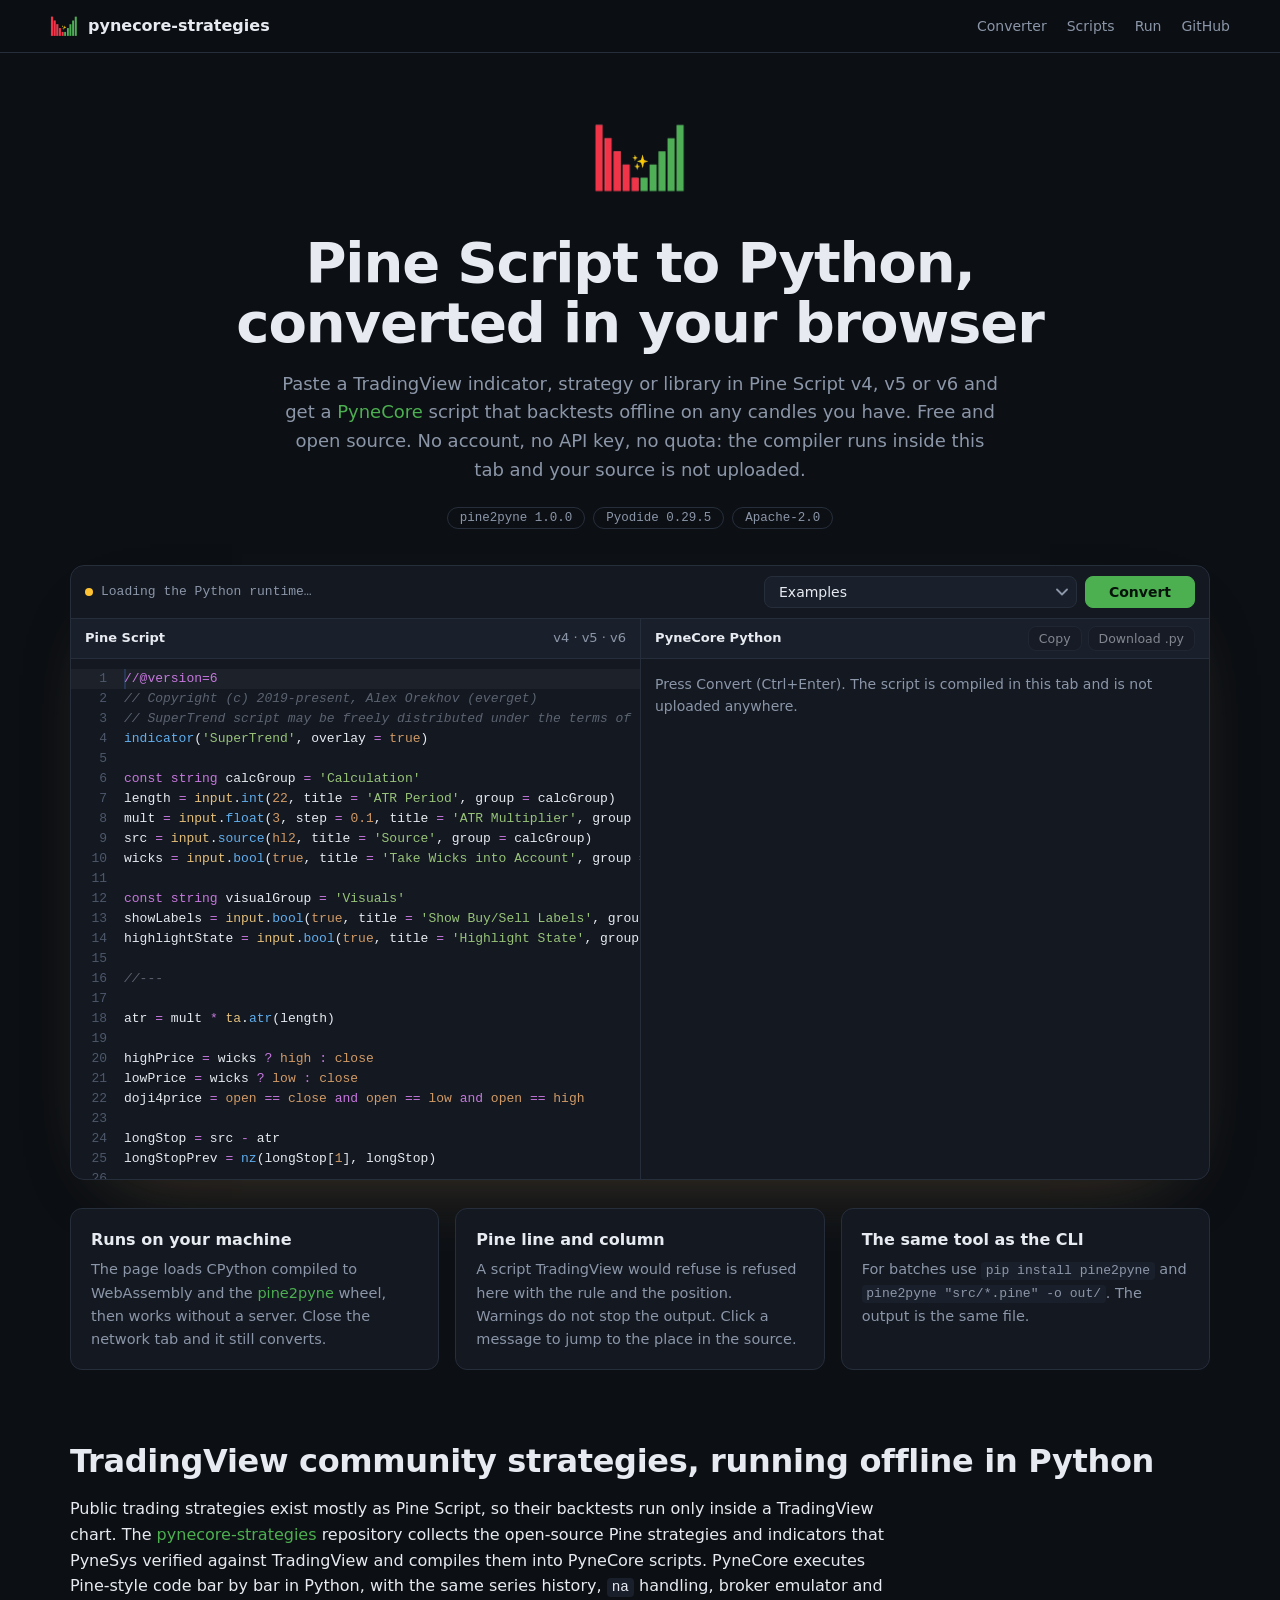
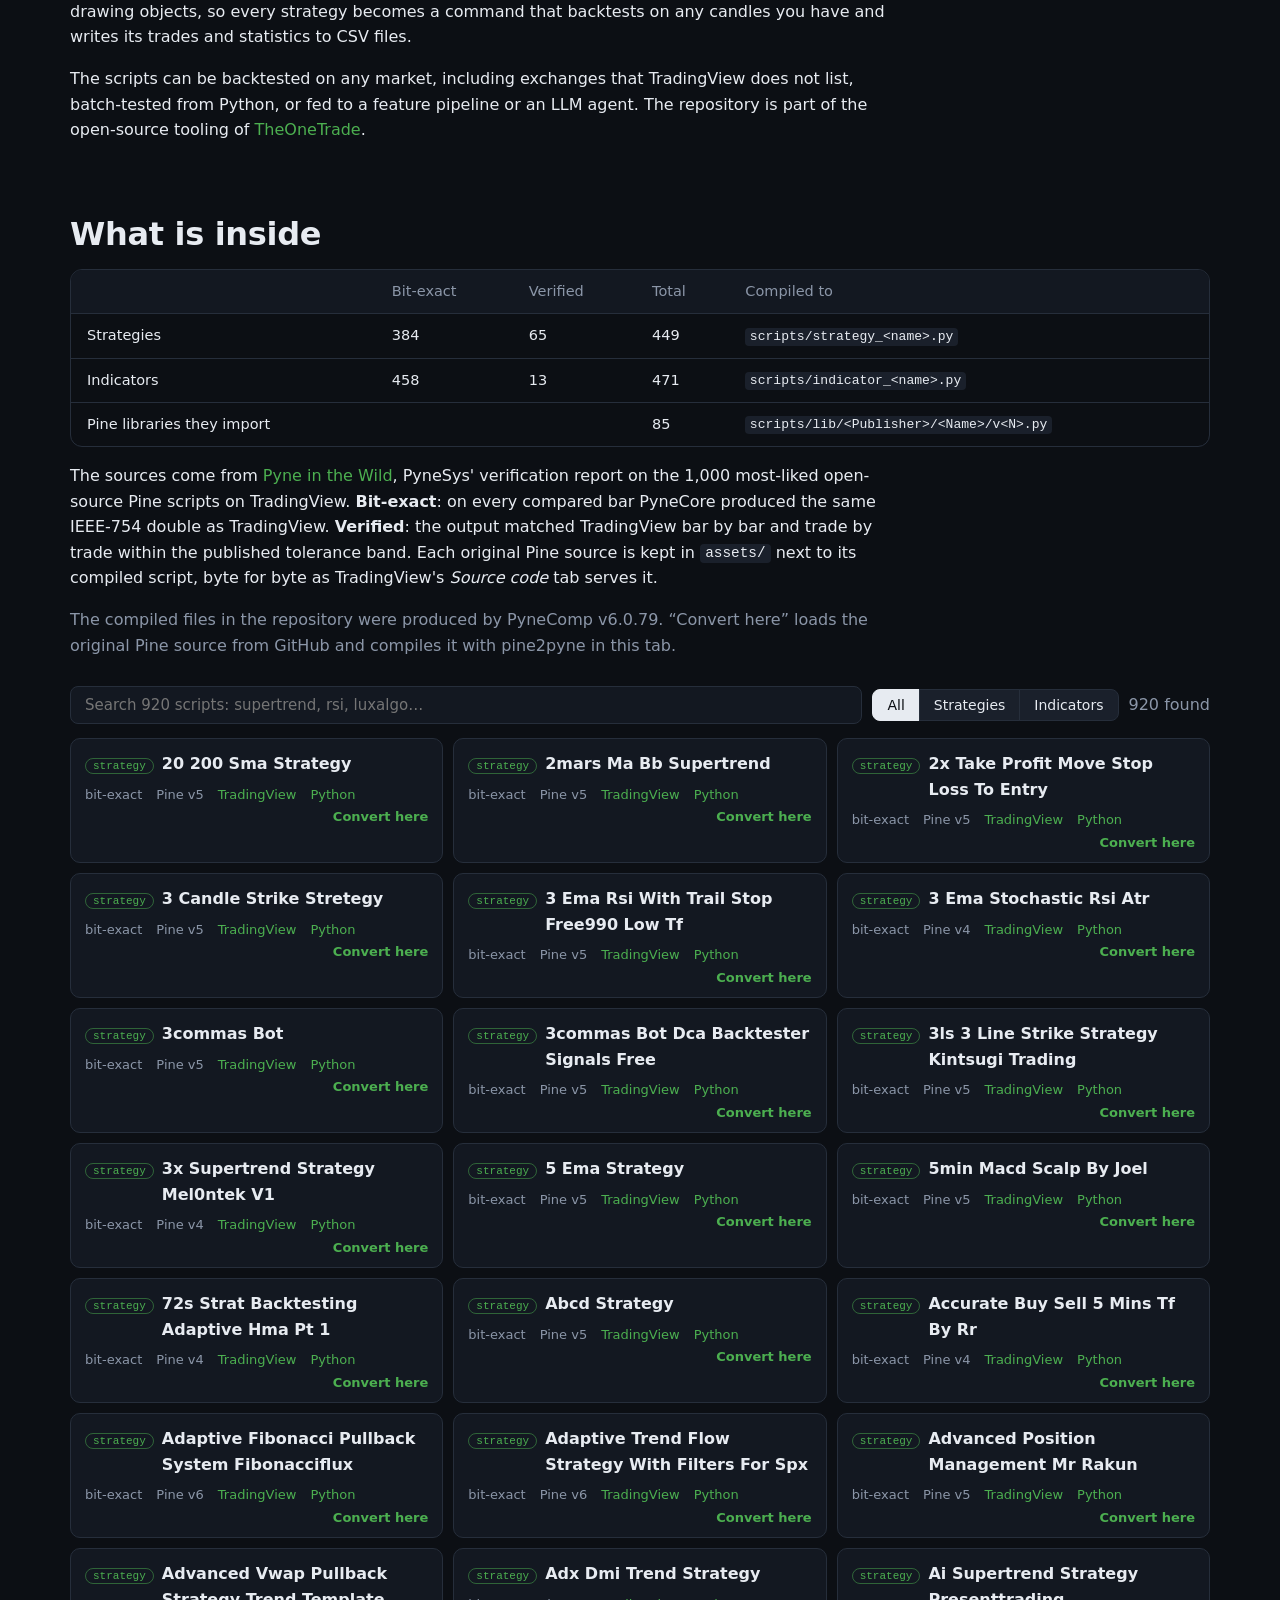
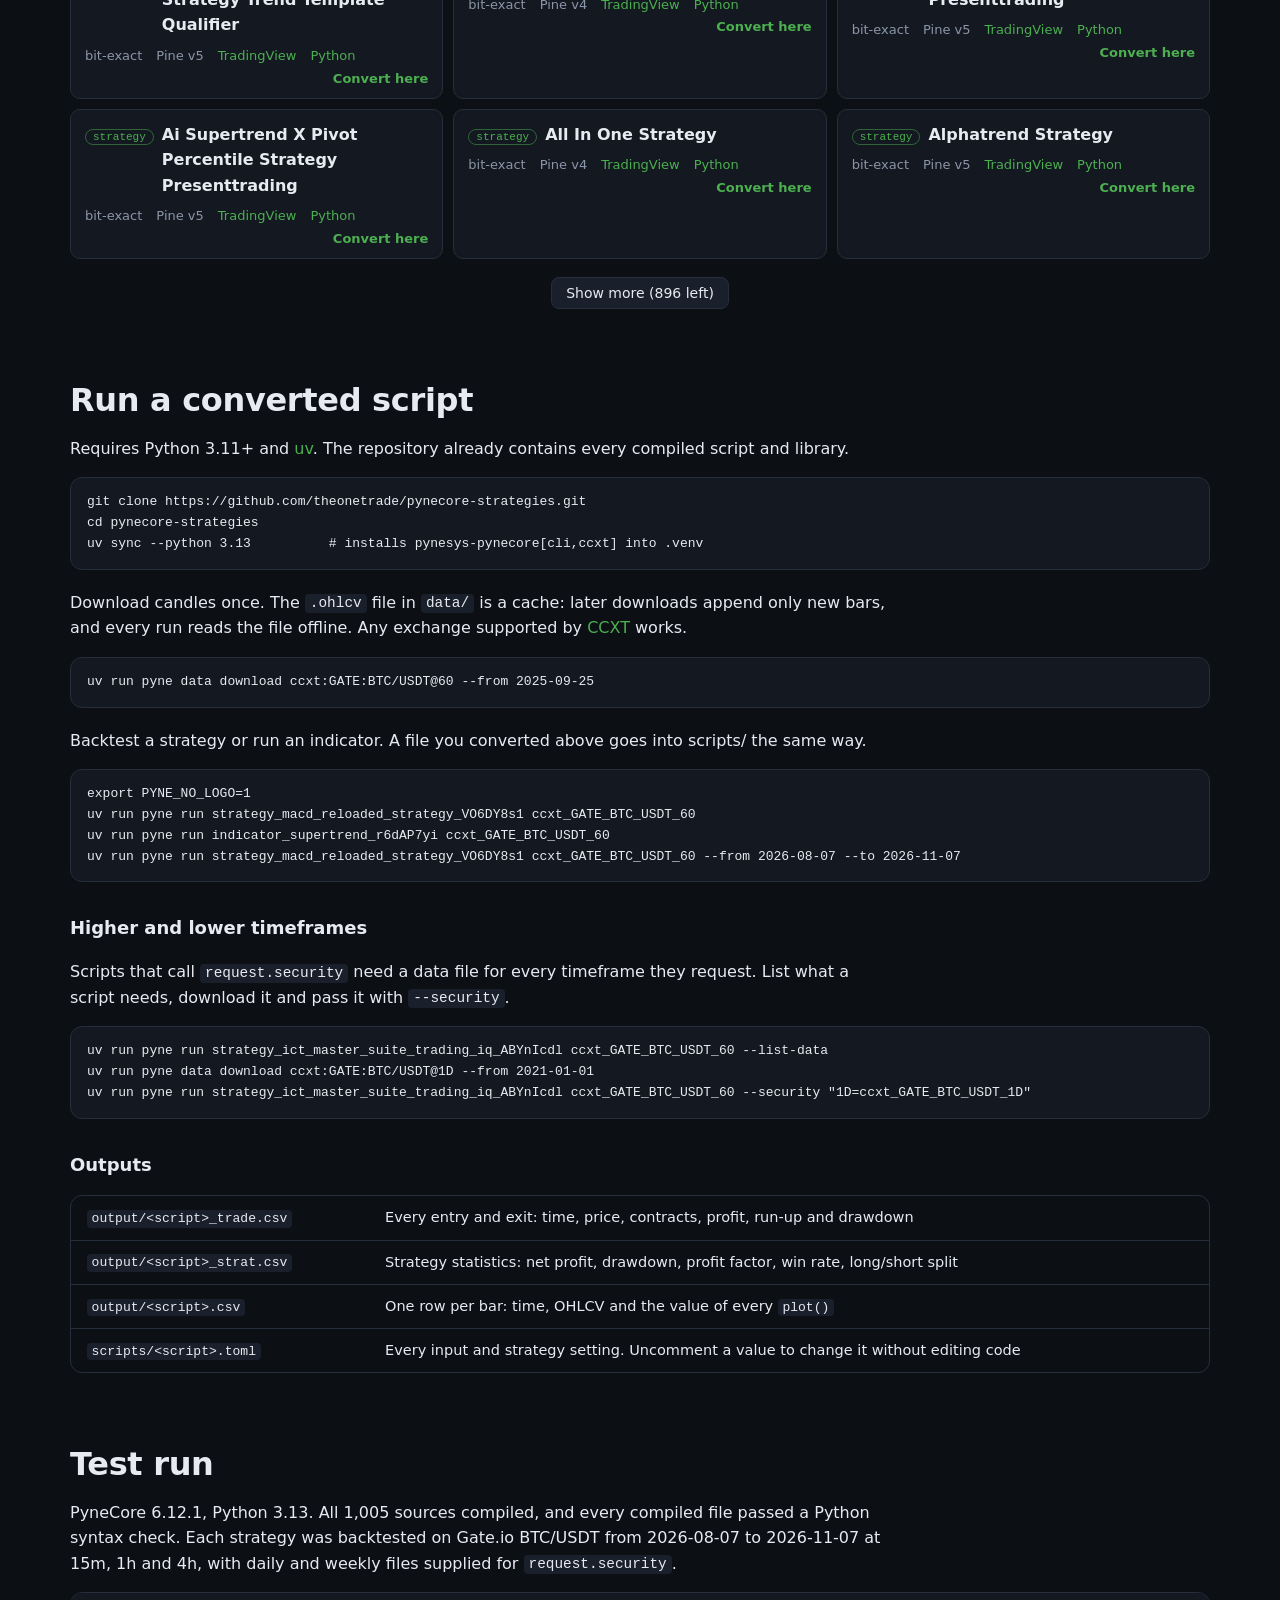
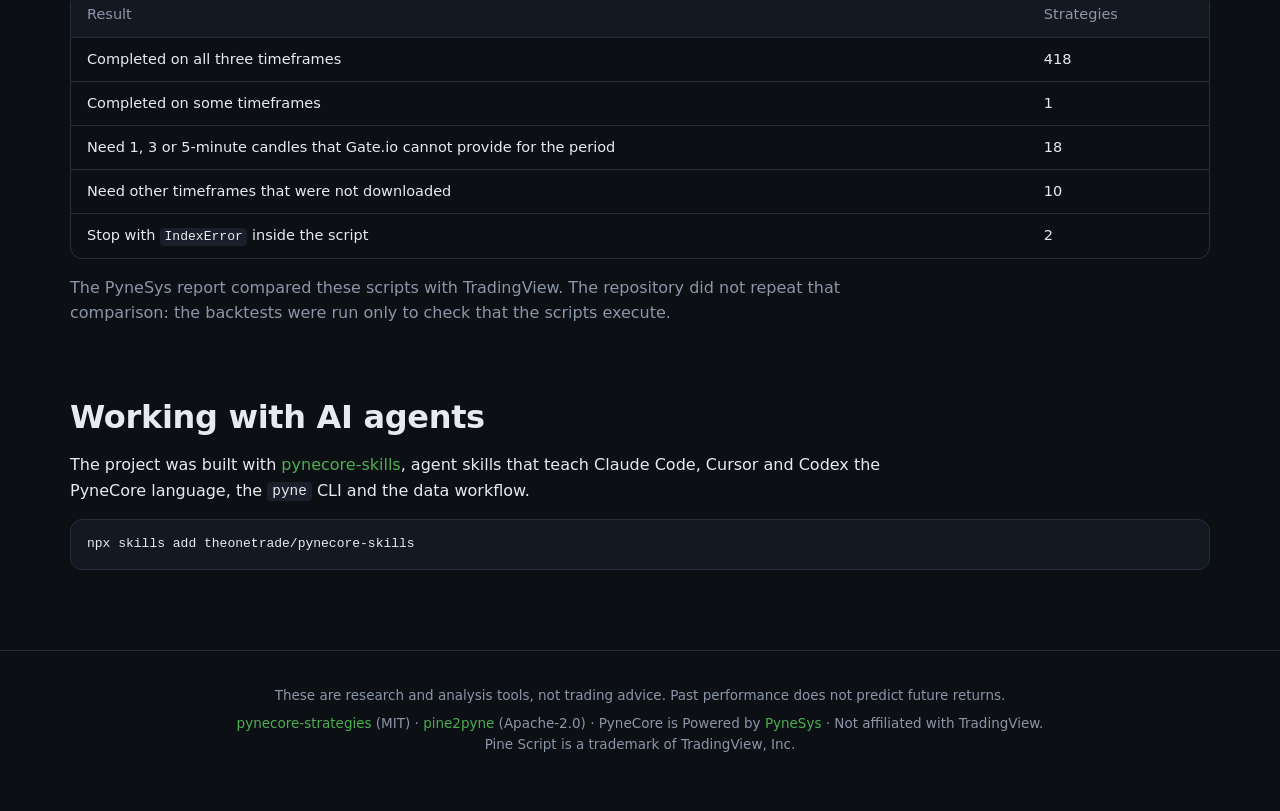
==== commit cbc98d33: "deploy" ====
--- a/index.html
+++ b/index.html
@@ -1,8 +1,8 @@
-<!DOCTYPE html><html lang="en"><head><meta charSet="utf-8"/><meta name="viewport" content="width=device-width, initial-scale=1"/><link rel="preload" href="/logo.png" as="image"/><link rel="stylesheet" href="/_next/static/chunks/1ft7jxa04c4ij.css" data-precedence="next"/><link rel="preload" as="script" fetchPriority="low" href="/_next/static/chunks/0j1we3cwg31qe.js"/><script src="/_next/static/chunks/16d9m7jc71162.js" async=""></script><script src="/_next/static/chunks/39_j1bdzreq0m.js" async=""></script><script src="/_next/static/chunks/turbopack-2u1d16houkiyo.js" async=""></script><script src="/_next/static/chunks/3qfy96eoyh-ek.js" async=""></script><script src="/_next/static/chunks/07oenhmz5la-n.js" async=""></script><script src="/_next/static/chunks/2s4er6dn1w-b6.js" async=""></script><title>Pine Script to Python converter, free and in your browser | pynecore-strategies</title><meta name="description" content="Convert TradingView Pine Script v4, v5 and v6 indicators, strategies and libraries to PyneCore Python. The open-source pine2pyne transpiler runs in WebAssembly in your tab: no account, no quota, no upload. Plus 449 strategies and 471 indicators already compiled."/><link rel="icon" href="/icon.png?icon.3mluwy7kzlwj7.png" sizes="200x200" type="image/png"/><script src="/_next/static/chunks/0cz1d0mv5g_q7.js" noModule=""></script></head><body><div hidden=""><!--$--><!--/$--></div><header class="top"><a class="brand" href="#"><img src="/logo.png" width="28" height="28" alt=""/>pynecore-strategies</a><nav><a href="#converter">Converter</a><a href="#scripts">Scripts</a><a href="#run">Run</a><a href="https://github.com/theonetrade/pynecore-strategies">GitHub</a></nav></header><main><section class="hero"><img src="/logo.png" width="96" height="96" alt="pynecore-strategies"/><h1>Pine Script to Python,<br/>converted in your browser</h1><p class="lead">Paste a TradingView indicator, strategy or library in Pine Script v4, v5 or v6 and get a<!-- --> <a href="https://pynecore.org">PyneCore</a> script that backtests offline on any candles you have. Free and open source. No account, no API key, no quota: the compiler runs inside this tab and your source is not uploaded.</p><p class="badges"><span>pine2pyne <!-- -->0.2.13</span><span>Pyodide <!-- -->0.29.5</span><span>Apache-2.0</span></p></section><section id="converter" class="converter"><div class="converter-bar"><div class="engine engine-loading" role="status"><span class="dot"></span>Loading the Python runtime…</div><div class="converter-actions"><select aria-label="Example"><option value="" disabled="" selected="">Examples</option><option value="0">Supertrend (indicator, Pine v6)</option><option value="1">RSI-SMA Crossover (strategy, Pine v5)</option><option value="2">Ichimoku Cloud (strategy, Pine v4)</option></select><button class="button primary">Convert</button></div></div><div class="panes"><div class="pane"><div class="pane-head"><span>Pine Script</span><span class="muted">v4 · v5 · v6</span></div><div class="editor"></div></div><div class="pane"><div class="pane-head"><span>PyneCore Python</span><span class="pane-tools"><button disabled="">Copy</button><button disabled="" title="supertrend_indicator_pine_v6.py">Download .py</button></span></div><div class="output placeholder">Press Convert (Ctrl+Enter). The script is compiled in this tab and is not uploaded anywhere.</div></div></div></section><section class="grid3"><div><h3>Runs on your machine</h3><p>The page loads CPython compiled to WebAssembly and the <a href="https://github.com/pine2pyne/pine2pyne">pine2pyne</a> wheel, then works without a server. Close the network tab and it still converts.</p></div><div><h3>Pine line and column</h3><p>A script TradingView would refuse is refused here with the rule and the position. Warnings do not stop the output. Click a message to jump to the place in the source.</p></div><div><h3>The same tool as the CLI</h3><p>For batches use <code>pip install pine2pyne</code> and<!-- --> <code>pine2pyne &quot;src/*.pine&quot; -o out/</code>. The output is the same file.</p></div></section><section id="why"><h2>TradingView community strategies, running offline in Python</h2><p>Public trading strategies exist mostly as Pine Script, so their backtests run only inside a TradingView chart. The <a href="https://github.com/theonetrade/pynecore-strategies">pynecore-strategies</a> repository collects the open-source Pine strategies and indicators that PyneSys verified against TradingView and compiles them into PyneCore scripts. PyneCore executes Pine-style code bar by bar in Python, with the same series history, <code>na</code> handling, broker emulator and drawing objects, so every strategy becomes a command that backtests on any candles you have and writes its trades and statistics to CSV files.</p><p>The scripts can be backtested on any market, including exchanges that TradingView does not list, batch-tested from Python, or fed to a feature pipeline or an LLM agent. The repository is part of the open-source tooling of <a href="https://theonetrade.github.io">TheOneTrade</a>.</p></section><section id="scripts"><h2>What is inside</h2><div class="table-wrap"><table><thead><tr><th></th><th>Bit-exact</th><th>Verified</th><th>Total</th><th>Compiled to</th></tr></thead><tbody><tr><td>Strategies</td><td>384</td><td>65</td><td>449</td><td><code>scripts/strategy_&lt;name&gt;.py</code></td></tr><tr><td>Indicators</td><td>458</td><td>13</td><td>471</td><td><code>scripts/indicator_&lt;name&gt;.py</code></td></tr><tr><td>Pine libraries they import</td><td></td><td></td><td>85</td><td><code>scripts/lib/&lt;Publisher&gt;/&lt;Name&gt;/v&lt;N&gt;.py</code></td></tr></tbody></table></div><p>The sources come from <a href="https://wild.pynesys.io/#scripts">Pyne in the Wild</a>, PyneSys&#x27; verification report on the 1,000 most-liked open-source Pine scripts on TradingView. <b>Bit-exact</b>: on every compared bar PyneCore produced the same IEEE-754 double as TradingView. <b>Verified</b>: the output matched TradingView bar by bar and trade by trade within the published tolerance band. Each original Pine source is kept in <code>assets/</code> next to its compiled script, byte for byte as TradingView&#x27;s<!-- --> <i>Source code</i> tab serves it.</p><p class="muted">The compiled files in the repository were produced by PyneComp v6.0.79. “Convert here” loads the original Pine source from GitHub and compiles it with pine2pyne in this tab.</p><div class="catalog"><div class="catalog-filter"><input type="search" placeholder="Search 920 scripts: supertrend, rsi, luxalgo…" aria-label="Search scripts" value=""/><div class="segmented" role="group" aria-label="Script type"><button class="active">All</button><button class="">Strategies</button><button class="">Indicators</button></div><span class="muted">920<!-- --> found</span></div><ul class="catalog-list"><li><div class="catalog-title"><span class="tag tag-s">strategy</span><span class="name">20 200 sma strategy</span></div><div class="catalog-meta"><span>bit-exact</span><span>Pine v<!-- -->5</span><a href="https://www.tradingview.com/script/ZqnuKIAw/" target="_blank" rel="noreferrer">TradingView</a><a href="https://github.com/theonetrade/pynecore-strategies/blob/main/scripts/strategy_20_200_sma_strategy_ZqnuKIAw.py" target="_blank" rel="noreferrer">Python</a><button>Convert here</button></div></li><li><div class="catalog-title"><span class="tag tag-s">strategy</span><span class="name">2mars ma bb supertrend</span></div><div class="catalog-meta"><span>bit-exact</span><span>Pine v<!-- -->5</span><a href="https://www.tradingview.com/script/Y68meyX1/" target="_blank" rel="noreferrer">TradingView</a><a href="https://github.com/theonetrade/pynecore-strategies/blob/main/scripts/strategy_2mars_ma_bb_supertrend_Y68meyX1.py" target="_blank" rel="noreferrer">Python</a><button>Convert here</button></div></li><li><div class="catalog-title"><span class="tag tag-s">strategy</span><span class="name">2x take profit move stop loss to entry</span></div><div class="catalog-meta"><span>bit-exact</span><span>Pine v<!-- -->5</span><a href="https://www.tradingview.com/script/0Blrq2NA/" target="_blank" rel="noreferrer">TradingView</a><a href="https://github.com/theonetrade/pynecore-strategies/blob/main/scripts/strategy_2x_take_profit_move_stop_loss_to_entry_0Blrq2NA.py" target="_blank" rel="noreferrer">Python</a><button>Convert here</button></div></li><li><div class="catalog-title"><span class="tag tag-s">strategy</span><span class="name">3 candle strike stretegy</span></div><div class="catalog-meta"><span>bit-exact</span><span>Pine v<!-- -->5</span><a href="https://www.tradingview.com/script/zqbs2shU/" target="_blank" rel="noreferrer">TradingView</a><a href="https://github.com/theonetrade/pynecore-strategies/blob/main/scripts/strategy_3_candle_strike_stretegy_zqbs2shU.py" target="_blank" rel="noreferrer">Python</a><button>Convert here</button></div></li><li><div class="catalog-title"><span class="tag tag-s">strategy</span><span class="name">3 ema rsi with trail stop free990 low tf</span></div><div class="catalog-meta"><span>bit-exact</span><span>Pine v<!-- -->5</span><a href="https://www.tradingview.com/script/mgD7xBuw/" target="_blank" rel="noreferrer">TradingView</a><a href="https://github.com/theonetrade/pynecore-strategies/blob/main/scripts/strategy_3_ema_rsi_with_trail_stop_free990_low_tf_mgD7xBuw.py" target="_blank" rel="noreferrer">Python</a><button>Convert here</button></div></li><li><div class="catalog-title"><span class="tag tag-s">strategy</span><span class="name">3 ema stochastic rsi atr</span></div><div class="catalog-meta"><span>bit-exact</span><span>Pine v<!-- -->4</span><a href="https://www.tradingview.com/script/IhxCXn6n/" target="_blank" rel="noreferrer">TradingView</a><a href="https://github.com/theonetrade/pynecore-strategies/blob/main/scripts/strategy_3_ema_stochastic_rsi_atr_IhxCXn6n.py" target="_blank" rel="noreferrer">Python</a><button>Convert here</button></div></li><li><div class="catalog-title"><span class="tag tag-s">strategy</span><span class="name">3commas bot</span></div><div class="catalog-meta"><span>bit-exact</span><span>Pine v<!-- -->5</span><a href="https://www.tradingview.com/script/MvlwAzSg/" target="_blank" rel="noreferrer">TradingView</a><a href="https://github.com/theonetrade/pynecore-strategies/blob/main/scripts/strategy_3commas_bot_MvlwAzSg.py" target="_blank" rel="noreferrer">Python</a><button>Convert here</button></div></li><li><div class="catalog-title"><span class="tag tag-s">strategy</span><span class="name">3commas bot dca backtester signals free</span></div><div class="catalog-meta"><span>bit-exact</span><span>Pine v<!-- -->5</span><a href="https://www.tradingview.com/script/Txo3OEBa/" target="_blank" rel="noreferrer">TradingView</a><a href="https://github.com/theonetrade/pynecore-strategies/blob/main/scripts/strategy_3commas_bot_dca_backtester_signals_free_Txo3OEBa.py" target="_blank" rel="noreferrer">Python</a><button>Convert here</button></div></li><li><div class="catalog-title"><span class="tag tag-s">strategy</span><span class="name">3ls 3 line strike strategy kintsugi trading</span></div><div class="catalog-meta"><span>bit-exact</span><span>Pine v<!-- -->5</span><a href="https://www.tradingview.com/script/fJEKAdgD/" target="_blank" rel="noreferrer">TradingView</a><a href="https://github.com/theonetrade/pynecore-strategies/blob/main/scripts/strategy_3ls_3_line_strike_strategy_kintsugi_trading_fJEKAdgD.py" target="_blank" rel="noreferrer">Python</a><button>Convert here</button></div></li><li><div class="catalog-title"><span class="tag tag-s">strategy</span><span class="name">3x supertrend strategy mel0ntek v1</span></div><div class="catalog-meta"><span>bit-exact</span><span>Pine v<!-- -->4</span><a href="https://www.tradingview.com/script/FUnOi1Nx/" target="_blank" rel="noreferrer">TradingView</a><a href="https://github.com/theonetrade/pynecore-strategies/blob/main/scripts/strategy_3x_supertrend_strategy_mel0ntek_v1_FUnOi1Nx.py" target="_blank" rel="noreferrer">Python</a><button>Convert here</button></div></li><li><div class="catalog-title"><span class="tag tag-s">strategy</span><span class="name">5 ema strategy</span></div><div class="catalog-meta"><span>bit-exact</span><span>Pine v<!-- -->5</span><a href="https://www.tradingview.com/script/EaZHR7q6/" target="_blank" rel="noreferrer">TradingView</a><a href="https://github.com/theonetrade/pynecore-strategies/blob/main/scripts/strategy_5_ema_strategy_EaZHR7q6.py" target="_blank" rel="noreferrer">Python</a><button>Convert here</button></div></li><li><div class="catalog-title"><span class="tag tag-s">strategy</span><span class="name">5min macd scalp by joel</span></div><div class="catalog-meta"><span>bit-exact</span><span>Pine v<!-- -->5</span><a href="https://www.tradingview.com/script/qN11DuKy/" target="_blank" rel="noreferrer">TradingView</a><a href="https://github.com/theonetrade/pynecore-strategies/blob/main/scripts/strategy_5min_macd_scalp_by_joel_qN11DuKy.py" target="_blank" rel="noreferrer">Python</a><button>Convert here</button></div></li><li><div class="catalog-title"><span class="tag tag-s">strategy</span><span class="name">72s strat backtesting adaptive hma pt 1</span></div><div class="catalog-meta"><span>bit-exact</span><span>Pine v<!-- -->4</span><a href="https://www.tradingview.com/script/FrjeeWdl/" target="_blank" rel="noreferrer">TradingView</a><a href="https://github.com/theonetrade/pynecore-strategies/blob/main/scripts/strategy_72s_strat_backtesting_adaptive_hma_pt_1_FrjeeWdl.py" target="_blank" rel="noreferrer">Python</a><button>Convert here</button></div></li><li><div class="catalog-title"><span class="tag tag-s">strategy</span><span class="name">abcd strategy</span></div><div class="catalog-meta"><span>bit-exact</span><span>Pine v<!-- -->5</span><a href="https://www.tradingview.com/script/20aoz32a/" target="_blank" rel="noreferrer">TradingView</a><a href="https://github.com/theonetrade/pynecore-strategies/blob/main/scripts/strategy_abcd_strategy_20aoz32a.py" target="_blank" rel="noreferrer">Python</a><button>Convert here</button></div></li><li><div class="catalog-title"><span class="tag tag-s">strategy</span><span class="name">accurate buy sell 5 mins tf by rr</span></div><div class="catalog-meta"><span>bit-exact</span><span>Pine v<!-- -->4</span><a href="https://www.tradingview.com/script/jVZvCaUh/" target="_blank" rel="noreferrer">TradingView</a><a href="https://github.com/theonetrade/pynecore-strategies/blob/main/scripts/strategy_accurate_buy_sell_5_mins_tf_by_rr_jVZvCaUh.py" target="_blank" rel="noreferrer">Python</a><button>Convert here</button></div></li><li><div class="catalog-title"><span class="tag tag-s">strategy</span><span class="name">adaptive fibonacci pullback system fibonacciflux</span></div><div class="catalog-meta"><span>bit-exact</span><span>Pine v<!-- -->6</span><a href="https://www.tradingview.com/script/bOcHnaiQ/" target="_blank" rel="noreferrer">TradingView</a><a href="https://github.com/theonetrade/pynecore-strategies/blob/main/scripts/strategy_adaptive_fibonacci_pullback_system_fibonacciflux_bOcHnaiQ.py" target="_blank" rel="noreferrer">Python</a><button>Convert here</button></div></li><li><div class="catalog-title"><span class="tag tag-s">strategy</span><span class="name">adaptive trend flow strategy with filters for spx</span></div><div class="catalog-meta"><span>bit-exact</span><span>Pine v<!-- -->6</span><a href="https://www.tradingview.com/script/CNJ1hXQw/" target="_blank" rel="noreferrer">TradingView</a><a href="https://github.com/theonetrade/pynecore-strategies/blob/main/scripts/strategy_adaptive_trend_flow_strategy_with_filters_for_spx_CNJ1hXQw.py" target="_blank" rel="noreferrer">Python</a><button>Convert here</button></div></li><li><div class="catalog-title"><span class="tag tag-s">strategy</span><span class="name">advanced position management mr rakun</span></div><div class="catalog-meta"><span>bit-exact</span><span>Pine v<!-- -->5</span><a href="https://www.tradingview.com/script/IsMKlnoJ/" target="_blank" rel="noreferrer">TradingView</a><a href="https://github.com/theonetrade/pynecore-strategies/blob/main/scripts/strategy_advanced_position_management_mr_rakun_IsMKlnoJ.py" target="_blank" rel="noreferrer">Python</a><button>Convert here</button></div></li><li><div class="catalog-title"><span class="tag tag-s">strategy</span><span class="name">advanced vwap pullback strategy trend template qualifier</span></div><div class="catalog-meta"><span>bit-exact</span><span>Pine v<!-- -->5</span><a href="https://www.tradingview.com/script/KafnxzJR/" target="_blank" rel="noreferrer">TradingView</a><a href="https://github.com/theonetrade/pynecore-strategies/blob/main/scripts/strategy_advanced_vwap_pullback_strategy_trend_template_qualifier_KafnxzJR.py" target="_blank" rel="noreferrer">Python</a><button>Convert here</button></div></li><li><div class="catalog-title"><span class="tag tag-s">strategy</span><span class="name">adx dmi trend strategy</span></div><div class="catalog-meta"><span>bit-exact</span><span>Pine v<!-- -->4</span><a href="https://www.tradingview.com/script/4aQD9gqq/" target="_blank" rel="noreferrer">TradingView</a><a href="https://github.com/theonetrade/pynecore-strategies/blob/main/scripts/strategy_adx_dmi_trend_strategy_4aQD9gqq.py" target="_blank" rel="noreferrer">Python</a><button>Convert here</button></div></li><li><div class="catalog-title"><span class="tag tag-s">strategy</span><span class="name">ai supertrend strategy presenttrading</span></div><div class="catalog-meta"><span>bit-exact</span><span>Pine v<!-- -->5</span><a href="https://www.tradingview.com/script/eaTIyEty/" target="_blank" rel="noreferrer">TradingView</a><a href="https://github.com/theonetrade/pynecore-strategies/blob/main/scripts/strategy_ai_supertrend_strategy_presenttrading_eaTIyEty.py" target="_blank" rel="noreferrer">Python</a><button>Convert here</button></div></li><li><div class="catalog-title"><span class="tag tag-s">strategy</span><span class="name">ai supertrend x pivot percentile strategy presenttrading</span></div><div class="catalog-meta"><span>bit-exact</span><span>Pine v<!-- -->5</span><a href="https://www.tradingview.com/script/eC3qAYNQ/" target="_blank" rel="noreferrer">TradingView</a><a href="https://github.com/theonetrade/pynecore-strategies/blob/main/scripts/strategy_ai_supertrend_x_pivot_percentile_strategy_presenttrading_eC3qAYNQ.py" target="_blank" rel="noreferrer">Python</a><button>Convert here</button></div></li><li><div class="catalog-title"><span class="tag tag-s">strategy</span><span class="name">all in one strategy</span></div><div class="catalog-meta"><span>bit-exact</span><span>Pine v<!-- -->4</span><a href="https://www.tradingview.com/script/6vHRkdsf/" target="_blank" rel="noreferrer">TradingView</a><a href="https://github.com/theonetrade/pynecore-strategies/blob/main/scripts/strategy_all_in_one_strategy_6vHRkdsf.py" target="_blank" rel="noreferrer">Python</a><button>Convert here</button></div></li><li><div class="catalog-title"><span class="tag tag-s">strategy</span><span class="name">alphatrend strategy</span></div><div class="catalog-meta"><span>bit-exact</span><span>Pine v<!-- -->5</span><a href="https://www.tradingview.com/script/3wdQu7P3/" target="_blank" rel="noreferrer">TradingView</a><a href="https://github.com/theonetrade/pynecore-strategies/blob/main/scripts/strategy_alphatrend_strategy_3wdQu7P3.py" target="_blank" rel="noreferrer">Python</a><button>Convert here</button></div></li></ul><button class="button ghost more">Show more (<!-- -->896<!-- --> left)</button></div></section><section id="run"><h2>Run a converted script</h2><p>Requires Python 3.11+ and <a href="https://docs.astral.sh/uv/">uv</a>. The repository already contains every compiled script and library.</p><pre class="code"><code>git clone https://github.com/theonetrade/pynecore-strategies.git
+<!DOCTYPE html><html lang="en"><head><meta charSet="utf-8"/><meta name="viewport" content="width=device-width, initial-scale=1"/><link rel="preload" href="/logo.png" as="image"/><link rel="stylesheet" href="/_next/static/chunks/1ft7jxa04c4ij.css" data-precedence="next"/><link rel="preload" as="script" fetchPriority="low" href="/_next/static/chunks/0j1we3cwg31qe.js"/><script src="/_next/static/chunks/16d9m7jc71162.js" async=""></script><script src="/_next/static/chunks/39_j1bdzreq0m.js" async=""></script><script src="/_next/static/chunks/turbopack-2u1d16houkiyo.js" async=""></script><script src="/_next/static/chunks/3qfy96eoyh-ek.js" async=""></script><script src="/_next/static/chunks/07oenhmz5la-n.js" async=""></script><script src="/_next/static/chunks/2s4er6dn1w-b6.js" async=""></script><title>Pine Script to Python converter, free and in your browser | pynecore-strategies</title><meta name="description" content="Convert TradingView Pine Script v4, v5 and v6 indicators, strategies and libraries to PyneCore Python. The open-source pine2pyne transpiler runs in WebAssembly in your tab: no account, no quota, no upload. Plus 449 strategies and 471 indicators already compiled."/><link rel="icon" href="/icon.png?icon.3mluwy7kzlwj7.png" sizes="200x200" type="image/png"/><script src="/_next/static/chunks/0cz1d0mv5g_q7.js" noModule=""></script></head><body><div hidden=""><!--$--><!--/$--></div><header class="top"><a class="brand" href="#"><img src="/logo.png" width="28" height="28" alt=""/>pynecore-strategies</a><nav><a href="#converter">Converter</a><a href="#scripts">Scripts</a><a href="#run">Run</a><a href="https://github.com/theonetrade/pynecore-strategies">GitHub</a></nav></header><main><section class="hero"><img src="/logo.png" width="96" height="96" alt="pynecore-strategies"/><h1>Pine Script to Python,<br/>converted in your browser</h1><p class="lead">Paste a TradingView indicator, strategy or library in Pine Script v4, v5 or v6 and get a<!-- --> <a href="https://pynecore.org">PyneCore</a> script that backtests offline on any candles you have. Free and open source. No account, no API key, no quota: the compiler runs inside this tab and your source is not uploaded.</p><p class="badges"><span>pine2pyne <!-- -->1.0.0</span><span>Pyodide <!-- -->0.29.5</span><span>Apache-2.0</span></p></section><section id="converter" class="converter"><div class="converter-bar"><div class="engine engine-loading" role="status"><span class="dot"></span>Loading the Python runtime…</div><div class="converter-actions"><select aria-label="Example"><option value="" disabled="" selected="">Examples</option><option value="0">Supertrend (indicator, Pine v6)</option><option value="1">RSI-SMA Crossover (strategy, Pine v5)</option><option value="2">Ichimoku Cloud (strategy, Pine v4)</option></select><button class="button primary">Convert</button></div></div><div class="panes"><div class="pane"><div class="pane-head"><span>Pine Script</span><span class="muted">v4 · v5 · v6</span></div><div class="editor"></div></div><div class="pane"><div class="pane-head"><span>PyneCore Python</span><span class="pane-tools"><button disabled="">Copy</button><button disabled="" title="supertrend_indicator_pine_v6.py">Download .py</button></span></div><div class="output placeholder">Press Convert (Ctrl+Enter). The script is compiled in this tab and is not uploaded anywhere.</div></div></div></section><section class="grid3"><div><h3>Runs on your machine</h3><p>The page loads CPython compiled to WebAssembly and the <a href="https://github.com/pine2pyne/pine2pyne">pine2pyne</a> wheel, then works without a server. Close the network tab and it still converts.</p></div><div><h3>Pine line and column</h3><p>A script TradingView would refuse is refused here with the rule and the position. Warnings do not stop the output. Click a message to jump to the place in the source.</p></div><div><h3>The same tool as the CLI</h3><p>For batches use <code>pip install pine2pyne</code> and<!-- --> <code>pine2pyne &quot;src/*.pine&quot; -o out/</code>. The output is the same file.</p></div></section><section id="why"><h2>TradingView community strategies, running offline in Python</h2><p>Public trading strategies exist mostly as Pine Script, so their backtests run only inside a TradingView chart. The <a href="https://github.com/theonetrade/pynecore-strategies">pynecore-strategies</a> repository collects the open-source Pine strategies and indicators that PyneSys verified against TradingView and compiles them into PyneCore scripts. PyneCore executes Pine-style code bar by bar in Python, with the same series history, <code>na</code> handling, broker emulator and drawing objects, so every strategy becomes a command that backtests on any candles you have and writes its trades and statistics to CSV files.</p><p>The scripts can be backtested on any market, including exchanges that TradingView does not list, batch-tested from Python, or fed to a feature pipeline or an LLM agent. The repository is part of the open-source tooling of <a href="https://theonetrade.github.io">TheOneTrade</a>.</p></section><section id="scripts"><h2>What is inside</h2><div class="table-wrap"><table><thead><tr><th></th><th>Bit-exact</th><th>Verified</th><th>Total</th><th>Compiled to</th></tr></thead><tbody><tr><td>Strategies</td><td>384</td><td>65</td><td>449</td><td><code>scripts/strategy_&lt;name&gt;.py</code></td></tr><tr><td>Indicators</td><td>458</td><td>13</td><td>471</td><td><code>scripts/indicator_&lt;name&gt;.py</code></td></tr><tr><td>Pine libraries they import</td><td></td><td></td><td>85</td><td><code>scripts/lib/&lt;Publisher&gt;/&lt;Name&gt;/v&lt;N&gt;.py</code></td></tr></tbody></table></div><p>The sources come from <a href="https://wild.pynesys.io/#scripts">Pyne in the Wild</a>, PyneSys&#x27; verification report on the 1,000 most-liked open-source Pine scripts on TradingView. <b>Bit-exact</b>: on every compared bar PyneCore produced the same IEEE-754 double as TradingView. <b>Verified</b>: the output matched TradingView bar by bar and trade by trade within the published tolerance band. Each original Pine source is kept in <code>assets/</code> next to its compiled script, byte for byte as TradingView&#x27;s<!-- --> <i>Source code</i> tab serves it.</p><p class="muted">The compiled files in the repository were produced by PyneComp v6.0.79. “Convert here” loads the original Pine source from GitHub and compiles it with pine2pyne in this tab.</p><div class="catalog"><div class="catalog-filter"><input type="search" placeholder="Search 920 scripts: supertrend, rsi, luxalgo…" aria-label="Search scripts" value=""/><div class="segmented" role="group" aria-label="Script type"><button class="active">All</button><button class="">Strategies</button><button class="">Indicators</button></div><span class="muted">920<!-- --> found</span></div><ul class="catalog-list"><li><div class="catalog-title"><span class="tag tag-s">strategy</span><span class="name">20 200 sma strategy</span></div><div class="catalog-meta"><span>bit-exact</span><span>Pine v<!-- -->5</span><a href="https://www.tradingview.com/script/ZqnuKIAw/" target="_blank" rel="noreferrer">TradingView</a><a href="https://github.com/theonetrade/pynecore-strategies/blob/main/scripts/strategy_20_200_sma_strategy_ZqnuKIAw.py" target="_blank" rel="noreferrer">Python</a><button>Convert here</button></div></li><li><div class="catalog-title"><span class="tag tag-s">strategy</span><span class="name">2mars ma bb supertrend</span></div><div class="catalog-meta"><span>bit-exact</span><span>Pine v<!-- -->5</span><a href="https://www.tradingview.com/script/Y68meyX1/" target="_blank" rel="noreferrer">TradingView</a><a href="https://github.com/theonetrade/pynecore-strategies/blob/main/scripts/strategy_2mars_ma_bb_supertrend_Y68meyX1.py" target="_blank" rel="noreferrer">Python</a><button>Convert here</button></div></li><li><div class="catalog-title"><span class="tag tag-s">strategy</span><span class="name">2x take profit move stop loss to entry</span></div><div class="catalog-meta"><span>bit-exact</span><span>Pine v<!-- -->5</span><a href="https://www.tradingview.com/script/0Blrq2NA/" target="_blank" rel="noreferrer">TradingView</a><a href="https://github.com/theonetrade/pynecore-strategies/blob/main/scripts/strategy_2x_take_profit_move_stop_loss_to_entry_0Blrq2NA.py" target="_blank" rel="noreferrer">Python</a><button>Convert here</button></div></li><li><div class="catalog-title"><span class="tag tag-s">strategy</span><span class="name">3 candle strike stretegy</span></div><div class="catalog-meta"><span>bit-exact</span><span>Pine v<!-- -->5</span><a href="https://www.tradingview.com/script/zqbs2shU/" target="_blank" rel="noreferrer">TradingView</a><a href="https://github.com/theonetrade/pynecore-strategies/blob/main/scripts/strategy_3_candle_strike_stretegy_zqbs2shU.py" target="_blank" rel="noreferrer">Python</a><button>Convert here</button></div></li><li><div class="catalog-title"><span class="tag tag-s">strategy</span><span class="name">3 ema rsi with trail stop free990 low tf</span></div><div class="catalog-meta"><span>bit-exact</span><span>Pine v<!-- -->5</span><a href="https://www.tradingview.com/script/mgD7xBuw/" target="_blank" rel="noreferrer">TradingView</a><a href="https://github.com/theonetrade/pynecore-strategies/blob/main/scripts/strategy_3_ema_rsi_with_trail_stop_free990_low_tf_mgD7xBuw.py" target="_blank" rel="noreferrer">Python</a><button>Convert here</button></div></li><li><div class="catalog-title"><span class="tag tag-s">strategy</span><span class="name">3 ema stochastic rsi atr</span></div><div class="catalog-meta"><span>bit-exact</span><span>Pine v<!-- -->4</span><a href="https://www.tradingview.com/script/IhxCXn6n/" target="_blank" rel="noreferrer">TradingView</a><a href="https://github.com/theonetrade/pynecore-strategies/blob/main/scripts/strategy_3_ema_stochastic_rsi_atr_IhxCXn6n.py" target="_blank" rel="noreferrer">Python</a><button>Convert here</button></div></li><li><div class="catalog-title"><span class="tag tag-s">strategy</span><span class="name">3commas bot</span></div><div class="catalog-meta"><span>bit-exact</span><span>Pine v<!-- -->5</span><a href="https://www.tradingview.com/script/MvlwAzSg/" target="_blank" rel="noreferrer">TradingView</a><a href="https://github.com/theonetrade/pynecore-strategies/blob/main/scripts/strategy_3commas_bot_MvlwAzSg.py" target="_blank" rel="noreferrer">Python</a><button>Convert here</button></div></li><li><div class="catalog-title"><span class="tag tag-s">strategy</span><span class="name">3commas bot dca backtester signals free</span></div><div class="catalog-meta"><span>bit-exact</span><span>Pine v<!-- -->5</span><a href="https://www.tradingview.com/script/Txo3OEBa/" target="_blank" rel="noreferrer">TradingView</a><a href="https://github.com/theonetrade/pynecore-strategies/blob/main/scripts/strategy_3commas_bot_dca_backtester_signals_free_Txo3OEBa.py" target="_blank" rel="noreferrer">Python</a><button>Convert here</button></div></li><li><div class="catalog-title"><span class="tag tag-s">strategy</span><span class="name">3ls 3 line strike strategy kintsugi trading</span></div><div class="catalog-meta"><span>bit-exact</span><span>Pine v<!-- -->5</span><a href="https://www.tradingview.com/script/fJEKAdgD/" target="_blank" rel="noreferrer">TradingView</a><a href="https://github.com/theonetrade/pynecore-strategies/blob/main/scripts/strategy_3ls_3_line_strike_strategy_kintsugi_trading_fJEKAdgD.py" target="_blank" rel="noreferrer">Python</a><button>Convert here</button></div></li><li><div class="catalog-title"><span class="tag tag-s">strategy</span><span class="name">3x supertrend strategy mel0ntek v1</span></div><div class="catalog-meta"><span>bit-exact</span><span>Pine v<!-- -->4</span><a href="https://www.tradingview.com/script/FUnOi1Nx/" target="_blank" rel="noreferrer">TradingView</a><a href="https://github.com/theonetrade/pynecore-strategies/blob/main/scripts/strategy_3x_supertrend_strategy_mel0ntek_v1_FUnOi1Nx.py" target="_blank" rel="noreferrer">Python</a><button>Convert here</button></div></li><li><div class="catalog-title"><span class="tag tag-s">strategy</span><span class="name">5 ema strategy</span></div><div class="catalog-meta"><span>bit-exact</span><span>Pine v<!-- -->5</span><a href="https://www.tradingview.com/script/EaZHR7q6/" target="_blank" rel="noreferrer">TradingView</a><a href="https://github.com/theonetrade/pynecore-strategies/blob/main/scripts/strategy_5_ema_strategy_EaZHR7q6.py" target="_blank" rel="noreferrer">Python</a><button>Convert here</button></div></li><li><div class="catalog-title"><span class="tag tag-s">strategy</span><span class="name">5min macd scalp by joel</span></div><div class="catalog-meta"><span>bit-exact</span><span>Pine v<!-- -->5</span><a href="https://www.tradingview.com/script/qN11DuKy/" target="_blank" rel="noreferrer">TradingView</a><a href="https://github.com/theonetrade/pynecore-strategies/blob/main/scripts/strategy_5min_macd_scalp_by_joel_qN11DuKy.py" target="_blank" rel="noreferrer">Python</a><button>Convert here</button></div></li><li><div class="catalog-title"><span class="tag tag-s">strategy</span><span class="name">72s strat backtesting adaptive hma pt 1</span></div><div class="catalog-meta"><span>bit-exact</span><span>Pine v<!-- -->4</span><a href="https://www.tradingview.com/script/FrjeeWdl/" target="_blank" rel="noreferrer">TradingView</a><a href="https://github.com/theonetrade/pynecore-strategies/blob/main/scripts/strategy_72s_strat_backtesting_adaptive_hma_pt_1_FrjeeWdl.py" target="_blank" rel="noreferrer">Python</a><button>Convert here</button></div></li><li><div class="catalog-title"><span class="tag tag-s">strategy</span><span class="name">abcd strategy</span></div><div class="catalog-meta"><span>bit-exact</span><span>Pine v<!-- -->5</span><a href="https://www.tradingview.com/script/20aoz32a/" target="_blank" rel="noreferrer">TradingView</a><a href="https://github.com/theonetrade/pynecore-strategies/blob/main/scripts/strategy_abcd_strategy_20aoz32a.py" target="_blank" rel="noreferrer">Python</a><button>Convert here</button></div></li><li><div class="catalog-title"><span class="tag tag-s">strategy</span><span class="name">accurate buy sell 5 mins tf by rr</span></div><div class="catalog-meta"><span>bit-exact</span><span>Pine v<!-- -->4</span><a href="https://www.tradingview.com/script/jVZvCaUh/" target="_blank" rel="noreferrer">TradingView</a><a href="https://github.com/theonetrade/pynecore-strategies/blob/main/scripts/strategy_accurate_buy_sell_5_mins_tf_by_rr_jVZvCaUh.py" target="_blank" rel="noreferrer">Python</a><button>Convert here</button></div></li><li><div class="catalog-title"><span class="tag tag-s">strategy</span><span class="name">adaptive fibonacci pullback system fibonacciflux</span></div><div class="catalog-meta"><span>bit-exact</span><span>Pine v<!-- -->6</span><a href="https://www.tradingview.com/script/bOcHnaiQ/" target="_blank" rel="noreferrer">TradingView</a><a href="https://github.com/theonetrade/pynecore-strategies/blob/main/scripts/strategy_adaptive_fibonacci_pullback_system_fibonacciflux_bOcHnaiQ.py" target="_blank" rel="noreferrer">Python</a><button>Convert here</button></div></li><li><div class="catalog-title"><span class="tag tag-s">strategy</span><span class="name">adaptive trend flow strategy with filters for spx</span></div><div class="catalog-meta"><span>bit-exact</span><span>Pine v<!-- -->6</span><a href="https://www.tradingview.com/script/CNJ1hXQw/" target="_blank" rel="noreferrer">TradingView</a><a href="https://github.com/theonetrade/pynecore-strategies/blob/main/scripts/strategy_adaptive_trend_flow_strategy_with_filters_for_spx_CNJ1hXQw.py" target="_blank" rel="noreferrer">Python</a><button>Convert here</button></div></li><li><div class="catalog-title"><span class="tag tag-s">strategy</span><span class="name">advanced position management mr rakun</span></div><div class="catalog-meta"><span>bit-exact</span><span>Pine v<!-- -->5</span><a href="https://www.tradingview.com/script/IsMKlnoJ/" target="_blank" rel="noreferrer">TradingView</a><a href="https://github.com/theonetrade/pynecore-strategies/blob/main/scripts/strategy_advanced_position_management_mr_rakun_IsMKlnoJ.py" target="_blank" rel="noreferrer">Python</a><button>Convert here</button></div></li><li><div class="catalog-title"><span class="tag tag-s">strategy</span><span class="name">advanced vwap pullback strategy trend template qualifier</span></div><div class="catalog-meta"><span>bit-exact</span><span>Pine v<!-- -->5</span><a href="https://www.tradingview.com/script/KafnxzJR/" target="_blank" rel="noreferrer">TradingView</a><a href="https://github.com/theonetrade/pynecore-strategies/blob/main/scripts/strategy_advanced_vwap_pullback_strategy_trend_template_qualifier_KafnxzJR.py" target="_blank" rel="noreferrer">Python</a><button>Convert here</button></div></li><li><div class="catalog-title"><span class="tag tag-s">strategy</span><span class="name">adx dmi trend strategy</span></div><div class="catalog-meta"><span>bit-exact</span><span>Pine v<!-- -->4</span><a href="https://www.tradingview.com/script/4aQD9gqq/" target="_blank" rel="noreferrer">TradingView</a><a href="https://github.com/theonetrade/pynecore-strategies/blob/main/scripts/strategy_adx_dmi_trend_strategy_4aQD9gqq.py" target="_blank" rel="noreferrer">Python</a><button>Convert here</button></div></li><li><div class="catalog-title"><span class="tag tag-s">strategy</span><span class="name">ai supertrend strategy presenttrading</span></div><div class="catalog-meta"><span>bit-exact</span><span>Pine v<!-- -->5</span><a href="https://www.tradingview.com/script/eaTIyEty/" target="_blank" rel="noreferrer">TradingView</a><a href="https://github.com/theonetrade/pynecore-strategies/blob/main/scripts/strategy_ai_supertrend_strategy_presenttrading_eaTIyEty.py" target="_blank" rel="noreferrer">Python</a><button>Convert here</button></div></li><li><div class="catalog-title"><span class="tag tag-s">strategy</span><span class="name">ai supertrend x pivot percentile strategy presenttrading</span></div><div class="catalog-meta"><span>bit-exact</span><span>Pine v<!-- -->5</span><a href="https://www.tradingview.com/script/eC3qAYNQ/" target="_blank" rel="noreferrer">TradingView</a><a href="https://github.com/theonetrade/pynecore-strategies/blob/main/scripts/strategy_ai_supertrend_x_pivot_percentile_strategy_presenttrading_eC3qAYNQ.py" target="_blank" rel="noreferrer">Python</a><button>Convert here</button></div></li><li><div class="catalog-title"><span class="tag tag-s">strategy</span><span class="name">all in one strategy</span></div><div class="catalog-meta"><span>bit-exact</span><span>Pine v<!-- -->4</span><a href="https://www.tradingview.com/script/6vHRkdsf/" target="_blank" rel="noreferrer">TradingView</a><a href="https://github.com/theonetrade/pynecore-strategies/blob/main/scripts/strategy_all_in_one_strategy_6vHRkdsf.py" target="_blank" rel="noreferrer">Python</a><button>Convert here</button></div></li><li><div class="catalog-title"><span class="tag tag-s">strategy</span><span class="name">alphatrend strategy</span></div><div class="catalog-meta"><span>bit-exact</span><span>Pine v<!-- -->5</span><a href="https://www.tradingview.com/script/3wdQu7P3/" target="_blank" rel="noreferrer">TradingView</a><a href="https://github.com/theonetrade/pynecore-strategies/blob/main/scripts/strategy_alphatrend_strategy_3wdQu7P3.py" target="_blank" rel="noreferrer">Python</a><button>Convert here</button></div></li></ul><button class="button ghost more">Show more (<!-- -->896<!-- --> left)</button></div></section><section id="run"><h2>Run a converted script</h2><p>Requires Python 3.11+ and <a href="https://docs.astral.sh/uv/">uv</a>. The repository already contains every compiled script and library.</p><pre class="code"><code>git clone https://github.com/theonetrade/pynecore-strategies.git
 cd pynecore-strategies
 uv sync --python 3.13          # installs pynesys-pynecore[cli,ccxt] into .venv</code></pre><p>Download candles once. The <code>.ohlcv</code> file in <code>data/</code> is a cache: later downloads append only new bars, and every run reads the file offline. Any exchange supported by<!-- --> <a href="https://github.com/ccxt/ccxt">CCXT</a> works.</p><pre class="code"><code>uv run pyne data download ccxt:GATE:BTC/USDT@60 --from 2025-09-25</code></pre><p>Backtest a strategy or run an indicator. A file you converted above goes into scripts/ the same way.</p><pre class="code"><code>export PYNE_NO_LOGO=1
 uv run pyne run strategy_macd_reloaded_strategy_VO6DY8s1 ccxt_GATE_BTC_USDT_60
 uv run pyne run indicator_supertrend_r6dAP7yi ccxt_GATE_BTC_USDT_60
 uv run pyne run strategy_macd_reloaded_strategy_VO6DY8s1 ccxt_GATE_BTC_USDT_60 --from 2026-08-07 --to 2026-11-07</code></pre><h3>Higher and lower timeframes</h3><p>Scripts that call <code>request.security</code> need a data file for every timeframe they request. List what a script needs, download it and pass it with <code>--security</code>.</p><pre class="code"><code>uv run pyne run strategy_ict_master_suite_trading_iq_ABYnIcdl ccxt_GATE_BTC_USDT_60 --list-data
 uv run pyne data download ccxt:GATE:BTC/USDT@1D --from 2021-01-01
-uv run pyne run strategy_ict_master_suite_trading_iq_ABYnIcdl ccxt_GATE_BTC_USDT_60 --security &quot;1D=ccxt_GATE_BTC_USDT_1D&quot;</code></pre><h3>Outputs</h3><div class="table-wrap"><table><tbody><tr><td><code>output/&lt;script&gt;_trade.csv</code></td><td>Every entry and exit: time, price, contracts, profit, run-up and drawdown</td></tr><tr><td><code>output/&lt;script&gt;_strat.csv</code></td><td>Strategy statistics: net profit, drawdown, profit factor, win rate, long/short split</td></tr><tr><td><code>output/&lt;script&gt;.csv</code></td><td>One row per bar: time, OHLCV and the value of every <code>plot()</code></td></tr><tr><td><code>scripts/&lt;script&gt;.toml</code></td><td>Every input and strategy setting. Uncomment a value to change it without editing code</td></tr></tbody></table></div></section><section id="test"><h2>Test run</h2><p>PyneCore 6.12.1, Python 3.13. All 1,005 sources compiled, and every compiled file passed a Python syntax check. Each strategy was backtested on Gate.io BTC/USDT from 2026-08-07 to 2026-11-07 at 15m, 1h and 4h, with daily and weekly files supplied for <code>request.security</code>.</p><div class="table-wrap"><table><thead><tr><th>Result</th><th>Strategies</th></tr></thead><tbody><tr><td>Completed on all three timeframes</td><td>418</td></tr><tr><td>Completed on some timeframes</td><td>1</td></tr><tr><td>Need 1, 3 or 5-minute candles that Gate.io cannot provide for the period</td><td>18</td></tr><tr><td>Need other timeframes that were not downloaded</td><td>10</td></tr><tr><td>Stop with <code>IndexError</code> inside the script</td><td>2</td></tr></tbody></table></div><p class="muted">The PyneSys report compared these scripts with TradingView. The repository did not repeat that comparison: the backtests were run only to check that the scripts execute.</p></section><section id="agents"><h2>Working with AI agents</h2><p>The project was built with <a href="https://github.com/theonetrade/pynecore-skills">pynecore-skills</a>, agent skills that teach Claude Code, Cursor and Codex the PyneCore language, the <code>pyne</code> CLI and the data workflow.</p><pre class="code"><code>npx skills add theonetrade/pynecore-skills</code></pre></section></main><footer><p>These are research and analysis tools, not trading advice. Past performance does not predict future returns.</p><p><a href="https://github.com/theonetrade/pynecore-strategies">pynecore-strategies</a> (MIT) · <a href="https://github.com/pine2pyne/pine2pyne">pine2pyne</a> (Apache-2.0) · PyneCore is Powered by <a href="https://pynesys.io">PyneSys</a> · Not affiliated with TradingView. Pine Script is a trademark of TradingView, Inc.</p></footer><!--$--><!--/$--><script id="_R_">(globalThis["TURBOPACK"] || (globalThis["TURBOPACK"] = [])).push({"otherChunks":["static/chunks/0j1we3cwg31qe.js","static/chunks/16d9m7jc71162.js","static/chunks/39_j1bdzreq0m.js"],"runtimeModuleIds":[94553]});</script><script src="/_next/static/chunks/0j1we3cwg31qe.js" async=""></script><script>(self.__next_f=self.__next_f||[]).push([0])</script><script>self.__next_f.push([1,"1:\"$Sreact.fragment\"\n2:\"/_next/static/chunks/3qfy96eoyh-ek.js\"\n3:I[39756,[\"$2\"],\"default\"]\n4:I[37457,[\"$2\"],\"default\"]\n6:\"/_next/static/chunks/07oenhmz5la-n.js\"\n7:\"/_next/static/chunks/2s4er6dn1w-b6.js\"\n8:I[80806,[\"$2\",\"$6\",\"$7\"],\"default\"]\n13:\"ViewportBoundary\"\n14:I[97367,[\"$2\"],\"$13\"]\n16:\"MetadataBoundary\"\n17:I[97367,[\"$2\"],\"$16\"]\n18:\"$Sreact.suspense\"\n1a:I[68027,[\"$2\"],\"default\",1]\n:HL[\"/_next/static/chunks/1ft7jxa04c4ij.css\",\"style\"]\n:HL[\"/logo.png\",\"image\"]\n"])</script><script>self.__next_f.push([1,"5:[[\"children\",{\"s\":\"__PAGE__\",\"h\":512,\"d\":{\"r\":[\"$\",\"$1\",\"c\",{\"children\":[[[\"$\",\"header\",null,{\"className\":\"top\",\"children\":[[\"$\",\"a\",null,{\"className\":\"brand\",\"href\":\"#\",\"children\":[[\"$\",\"img\",null,{\"src\":\"/logo.png\",\"width\":28,\"height\":28,\"alt\":\"\"}],\"pynecore-strategies\"]}],[\"$\",\"nav\",null,{\"children\":[[\"$\",\"a\",null,{\"href\":\"#converter\",\"children\":\"Converter\"}],[\"$\",\"a\",null,{\"href\":\"#scripts\",\"children\":\"Scripts\"}],[\"$\",\"a\",null,{\"href\":\"#run\",\"children\":\"Run\"}],[\"$\",\"a\",null,{\"href\":\"https://github.com/theonetrade/pynecore-strategies\",\"children\":\"GitHub\"}]]}]]}],[\"$\",\"main\",null,{\"children\":[[\"$\",\"section\",null,{\"className\":\"hero\",\"children\":[[\"$\",\"img\",null,{\"src\":\"/logo.png\",\"width\":96,\"height\":96,\"alt\":\"pynecore-strategies\"}],[\"$\",\"h1\",null,{\"children\":[\"Pine Script to Python,\",[\"$\",\"br\",null,{}],\"converted in your browser\"]}],[\"$\",\"p\",null,{\"className\":\"lead\",\"children\":[\"Paste a TradingView indicator, strategy or library in Pine Script v4, v5 or v6 and get a\",\" \",[\"$\",\"a\",null,{\"href\":\"https://pynecore.org\",\"children\":\"PyneCore\"}],\" script that backtests offline on any candles you have. Free and open source. No account, no API key, no quota: the compiler runs inside this tab and your source is not uploaded.\"]}],[\"$\",\"p\",null,{\"className\":\"badges\",\"children\":[[\"$\",\"span\",null,{\"children\":[\"pine2pyne \",\"0.2.13\"]}],[\"$\",\"span\",null,{\"children\":[\"Pyodide \",\"0.29.5\"]}],[\"$\",\"span\",null,{\"children\":\"Apache-2.0\"}]]}]]}],[\"$\",\"$L8\",null,{}],[\"$\",\"section\",null,{\"className\":\"grid3\",\"children\":[[\"$\",\"div\",null,{\"children\":[[\"$\",\"h3\",null,{\"children\":\"Runs on your machine\"}],[\"$\",\"p\",null,{\"children\":[\"The page loads CPython compiled to WebAssembly and the \",[\"$\",\"a\",null,{\"href\":\"https://github.com/pine2pyne/pine2pyne\",\"children\":\"pine2pyne\"}],\" wheel, then works without a server. Close the network tab and it still converts.\"]}]]}],[\"$\",\"div\",null,{\"children\":[[\"$\",\"h3\",null,{\"children\":\"Pine line and column\"}],[\"$\",\"p\",null,{\"children\":\"A script TradingView would refuse is refused here with the rule and the position. Warnings do not stop the output. Click a message to jump to the place in the source.\"}]]}],[\"$\",\"div\",null,{\"children\":[[\"$\",\"h3\",null,{\"children\":\"The same tool as the CLI\"}],[\"$\",\"p\",null,{\"children\":[\"For batches use \",[\"$\",\"code\",null,{\"children\":\"pip install pine2pyne\"}],\" and\",\" \",[\"$\",\"code\",null,{\"children\":\"pine2pyne \\\"src/*.pine\\\" -o out/\"}],\". The output is the same file.\"]}]]}]]}],[\"$\",\"section\",null,{\"id\":\"why\",\"children\":[[\"$\",\"h2\",null,{\"children\":\"TradingView community strategies, running offline in Python\"}],[\"$\",\"p\",null,{\"children\":[\"Public trading strategies exist mostly as Pine Script, so their backtests run only inside a TradingView chart. The \",[\"$\",\"a\",null,{\"href\":\"https://github.com/theonetrade/pynecore-strategies\",\"children\":\"pynecore-strategies\"}],\" repository collects the open-source Pine strategies and indicators that PyneSys verified against TradingView and compiles them into PyneCore scripts. PyneCore executes Pine-style code bar by bar in Python, with the same series history, \",\"$L9\",\" handling, broker emulator and drawing objects, so every strategy becomes a command that backtests on any candles you have and writes its trades and statistics to CSV files.\"]}],\"$La\"]}],\"$Lb\",\"$Lc\",\"$Ld\",\"$Le\"]}],\"$Lf\"],[\"$L10\",\"$L11\"],\"$L12\"]}],\"p\":false,\"v\":null}}]]\n"])</script><script>self.__next_f.push([1,"0:{\"P\":null,\"c\":[\"\",\"\"],\"q\":\"\",\"i\":false,\"t\":{\"t\":{\"s\":\"\",\"h\":528,\"d\":{\"r\":[\"$\",\"$1\",\"c\",{\"children\":[[[\"$\",\"link\",\"0\",{\"rel\":\"stylesheet\",\"href\":\"/_next/static/chunks/1ft7jxa04c4ij.css\",\"precedence\":\"next\",\"crossOrigin\":\"$undefined\",\"nonce\":\"$undefined\"}],[\"$\",\"script\",\"script-0\",{\"src\":\"/_next/static/chunks/3qfy96eoyh-ek.js\",\"async\":true,\"nonce\":\"$undefined\"}]],[\"$\",\"html\",null,{\"lang\":\"en\",\"children\":[\"$\",\"body\",null,{\"children\":[\"$\",\"$L3\",null,{\"parallelRouterKey\":\"children\",\"error\":\"$undefined\",\"errorStyles\":\"$undefined\",\"errorScripts\":\"$undefined\",\"template\":[\"$\",\"$L4\",null,{}],\"templateStyles\":\"$undefined\",\"templateScripts\":\"$undefined\",\"notFound\":[[[\"$\",\"title\",null,{\"children\":\"404: This page could not be found.\"}],[\"$\",\"div\",null,{\"style\":{\"fontFamily\":\"system-ui,\\\"Segoe UI\\\",Roboto,Helvetica,Arial,sans-serif,\\\"Apple Color Emoji\\\",\\\"Segoe UI Emoji\\\"\",\"height\":\"100vh\",\"textAlign\":\"center\",\"display\":\"flex\",\"flexDirection\":\"column\",\"alignItems\":\"center\",\"justifyContent\":\"center\"},\"children\":[\"$\",\"div\",null,{\"children\":[[\"$\",\"style\",null,{\"dangerouslySetInnerHTML\":{\"__html\":\"body{color:#000;background:#fff;margin:0}.next-error-h1{border-right:1px solid rgba(0,0,0,.3)}@media (prefers-color-scheme:dark){body{color:#fff;background:#000}.next-error-h1{border-right:1px solid rgba(255,255,255,.3)}}\"}}],[\"$\",\"h1\",null,{\"className\":\"next-error-h1\",\"style\":{\"display\":\"inline-block\",\"margin\":\"0 20px 0 0\",\"padding\":\"0 23px 0 0\",\"fontSize\":24,\"fontWeight\":500,\"verticalAlign\":\"top\",\"lineHeight\":\"49px\"},\"children\":404}],[\"$\",\"div\",null,{\"style\":{\"display\":\"inline-block\"},\"children\":[\"$\",\"h2\",null,{\"style\":{\"fontSize\":14,\"fontWeight\":400,\"lineHeight\":\"49px\",\"margin\":0},\"children\":\"This page could not be found.\"}]}]]}]}]],[]],\"forbidden\":\"$undefined\",\"unauthorized\":\"$undefined\"}]}]}]]}],\"p\":false,\"v\":null},\"c\":\"$Q5\"},\"h\":{\"r\":[\"$\",\"$1\",\"h\",{\"children\":[null,[\"$\",\"$L14\",null,{\"children\":\"$L15\"}],[\"$\",\"$L17\",null,{\"children\":[[\"$\",\"div\",null,{\"hidden\":true,\"children\":[\"$\",\"$18\",null,{\"name\":\"Next.Metadata\",\"children\":\"$L19\"}]}],null]}],null]}],\"p\":false,\"v\":null}},\"m\":\"$undefined\",\"G\":[\"$1a\",[[\"$\",\"link\",\"0\",{\"rel\":\"stylesheet\",\"href\":\"/_next/static/chunks/1ft7jxa04c4ij.css\",\"precedence\":\"next\",\"crossOrigin\":\"$undefined\",\"nonce\":\"$undefined\"}]]],\"S\":true,\"r\":\"$undefined\",\"s\":\"$undefined\",\"a\":\"$undefined\",\"l\":\"$undefined\",\"p\":\"$undefined\",\"d\":\"$undefined\",\"b\":\"w0R2-NEYOE7XiHmZn3Vbt\"}\n"])</script><script>self.__next_f.push([1,"1b:I[34087,[\"$2\",\"$6\",\"$7\"],\"default\"]\n1c:I[97367,[\"$2\"],\"OutletBoundary\"]\n9:[\"$\",\"code\",null,{\"children\":\"na\"}]\na:[\"$\",\"p\",null,{\"children\":[\"The scripts can be backtested on any market, including exchanges that TradingView does not list, batch-tested from Python, or fed to a feature pipeline or an LLM agent. The repository is part of the open-source tooling of \",[\"$\",\"a\",null,{\"href\":\"https://theonetrade.github.io\",\"children\":\"TheOneTrade\"}],\".\"]}]\n"])</script><script>self.__next_f.push([1,"b:[\"$\",\"section\",null,{\"id\":\"scripts\",\"children\":[[\"$\",\"h2\",null,{\"children\":\"What is inside\"}],[\"$\",\"div\",null,{\"className\":\"table-wrap\",\"children\":[\"$\",\"table\",null,{\"children\":[[\"$\",\"thead\",null,{\"children\":[\"$\",\"tr\",null,{\"children\":[[\"$\",\"th\",null,{}],[\"$\",\"th\",null,{\"children\":\"Bit-exact\"}],[\"$\",\"th\",null,{\"children\":\"Verified\"}],[\"$\",\"th\",null,{\"children\":\"Total\"}],[\"$\",\"th\",null,{\"children\":\"Compiled to\"}]]}]}],[\"$\",\"tbody\",null,{\"children\":[[\"$\",\"tr\",null,{\"children\":[[\"$\",\"td\",null,{\"children\":\"Strategies\"}],[\"$\",\"td\",null,{\"children\":384}],[\"$\",\"td\",null,{\"children\":65}],[\"$\",\"td\",null,{\"children\":449}],[\"$\",\"td\",null,{\"children\":[\"$\",\"code\",null,{\"children\":\"scripts/strategy_\u003cname\u003e.py\"}]}]]}],[\"$\",\"tr\",null,{\"children\":[[\"$\",\"td\",null,{\"children\":\"Indicators\"}],[\"$\",\"td\",null,{\"children\":458}],[\"$\",\"td\",null,{\"children\":13}],[\"$\",\"td\",null,{\"children\":471}],[\"$\",\"td\",null,{\"children\":[\"$\",\"code\",null,{\"children\":\"scripts/indicator_\u003cname\u003e.py\"}]}]]}],[\"$\",\"tr\",null,{\"children\":[[\"$\",\"td\",null,{\"children\":\"Pine libraries they import\"}],[\"$\",\"td\",null,{}],[\"$\",\"td\",null,{}],[\"$\",\"td\",null,{\"children\":85}],[\"$\",\"td\",null,{\"children\":[\"$\",\"code\",null,{\"children\":\"scripts/lib/\u003cPublisher\u003e/\u003cName\u003e/v\u003cN\u003e.py\"}]}]]}]]}]]}]}],[\"$\",\"p\",null,{\"children\":[\"The sources come from \",[\"$\",\"a\",null,{\"href\":\"https://wild.pynesys.io/#scripts\",\"children\":\"Pyne in the Wild\"}],\", PyneSys' verification report on the 1,000 most-liked open-source Pine scripts on TradingView. \",[\"$\",\"b\",null,{\"children\":\"Bit-exact\"}],\": on every compared bar PyneCore produced the same IEEE-754 double as TradingView. \",[\"$\",\"b\",null,{\"children\":\"Verified\"}],\": the output matched TradingView bar by bar and trade by trade within the published tolerance band. Each original Pine source is kept in \",[\"$\",\"code\",null,{\"children\":\"assets/\"}],\" next to its compiled script, byte for byte as TradingView's\",\" \",[\"$\",\"i\",null,{\"children\":\"Source code\"}],\" tab serves it.\"]}],[\"$\",\"p\",null,{\"className\":\"muted\",\"children\":\"The compiled files in the repository were produced by PyneComp v6.0.79. “Convert here” loads the original Pine source from GitHub and compiles it with pine2pyne in this tab.\"}],[\"$\",\"$L1b\",null,{}]]}]\n"])</script><script>self.__next_f.push([1,"c:[\"$\",\"section\",null,{\"id\":\"run\",\"children\":[[\"$\",\"h2\",null,{\"children\":\"Run a converted script\"}],[\"$\",\"p\",null,{\"children\":[\"Requires Python 3.11+ and \",[\"$\",\"a\",null,{\"href\":\"https://docs.astral.sh/uv/\",\"children\":\"uv\"}],\". The repository already contains every compiled script and library.\"]}],[\"$\",\"pre\",null,{\"className\":\"code\",\"children\":[\"$\",\"code\",null,{\"children\":\"git clone https://github.com/theonetrade/pynecore-strategies.git\\ncd pynecore-strategies\\nuv sync --python 3.13          # installs pynesys-pynecore[cli,ccxt] into .venv\"}]}],[\"$\",\"p\",null,{\"children\":[\"Download candles once. The \",[\"$\",\"code\",null,{\"children\":\".ohlcv\"}],\" file in \",[\"$\",\"code\",null,{\"children\":\"data/\"}],\" is a cache: later downloads append only new bars, and every run reads the file offline. Any exchange supported by\",\" \",[\"$\",\"a\",null,{\"href\":\"https://github.com/ccxt/ccxt\",\"children\":\"CCXT\"}],\" works.\"]}],[\"$\",\"pre\",null,{\"className\":\"code\",\"children\":[\"$\",\"code\",null,{\"children\":\"uv run pyne data download ccxt:GATE:BTC/USDT@60 --from 2025-09-25\"}]}],[\"$\",\"p\",null,{\"children\":\"Backtest a strategy or run an indicator. A file you converted above goes into scripts/ the same way.\"}],[\"$\",\"pre\",null,{\"className\":\"code\",\"children\":[\"$\",\"code\",null,{\"children\":\"export PYNE_NO_LOGO=1\\nuv run pyne run strategy_macd_reloaded_strategy_VO6DY8s1 ccxt_GATE_BTC_USDT_60\\nuv run pyne run indicator_supertrend_r6dAP7yi ccxt_GATE_BTC_USDT_60\\nuv run pyne run strategy_macd_reloaded_strategy_VO6DY8s1 ccxt_GATE_BTC_USDT_60 --from 2026-08-07 --to 2026-11-07\"}]}],[\"$\",\"h3\",null,{\"children\":\"Higher and lower timeframes\"}],[\"$\",\"p\",null,{\"children\":[\"Scripts that call \",[\"$\",\"code\",null,{\"children\":\"request.security\"}],\" need a data file for every timeframe they request. List what a script needs, download it and pass it with \",[\"$\",\"code\",null,{\"children\":\"--security\"}],\".\"]}],[\"$\",\"pre\",null,{\"className\":\"code\",\"children\":[\"$\",\"code\",null,{\"children\":\"uv run pyne run strategy_ict_master_suite_trading_iq_ABYnIcdl ccxt_GATE_BTC_USDT_60 --list-data\\nuv run pyne data download ccxt:GATE:BTC/USDT@1D --from 2021-01-01\\nuv run pyne run strategy_ict_master_suite_trading_iq_ABYnIcdl ccxt_GATE_BTC_USDT_60 --security \\\"1D=ccxt_GATE_BTC_USDT_1D\\\"\"}]}],[\"$\",\"h3\",null,{\"children\":\"Outputs\"}],[\"$\",\"div\",null,{\"className\":\"table-wrap\",\"children\":[\"$\",\"table\",null,{\"children\":[\"$\",\"tbody\",null,{\"children\":[[\"$\",\"tr\",null,{\"children\":[[\"$\",\"td\",null,{\"children\":[\"$\",\"code\",null,{\"children\":\"output/\u003cscript\u003e_trade.csv\"}]}],[\"$\",\"td\",null,{\"children\":\"Every entry and exit: time, price, contracts, profit, run-up and drawdown\"}]]}],[\"$\",\"tr\",null,{\"children\":[[\"$\",\"td\",null,{\"children\":[\"$\",\"code\",null,{\"children\":\"output/\u003cscript\u003e_strat.csv\"}]}],[\"$\",\"td\",null,{\"children\":\"Strategy statistics: net profit, drawdown, profit factor, win rate, long/short split\"}]]}],[\"$\",\"tr\",null,{\"children\":[[\"$\",\"td\",null,{\"children\":[\"$\",\"code\",null,{\"children\":\"output/\u003cscript\u003e.csv\"}]}],[\"$\",\"td\",null,{\"children\":[\"One row per bar: time, OHLCV and the value of every \",[\"$\",\"code\",null,{\"children\":\"plot()\"}]]}]]}],[\"$\",\"tr\",null,{\"children\":[[\"$\",\"td\",null,{\"children\":[\"$\",\"code\",null,{\"children\":\"scripts/\u003cscript\u003e.toml\"}]}],[\"$\",\"td\",null,{\"children\":\"Every input and strategy setting. Uncomment a value to change it without editing code\"}]]}]]}]}]}]]}]\n"])</script><script>self.__next_f.push([1,"d:[\"$\",\"section\",null,{\"id\":\"test\",\"children\":[[\"$\",\"h2\",null,{\"children\":\"Test run\"}],[\"$\",\"p\",null,{\"children\":[\"PyneCore 6.12.1, Python 3.13. All 1,005 sources compiled, and every compiled file passed a Python syntax check. Each strategy was backtested on Gate.io BTC/USDT from 2026-08-07 to 2026-11-07 at 15m, 1h and 4h, with daily and weekly files supplied for \",[\"$\",\"code\",null,{\"children\":\"request.security\"}],\".\"]}],[\"$\",\"div\",null,{\"className\":\"table-wrap\",\"children\":[\"$\",\"table\",null,{\"children\":[[\"$\",\"thead\",null,{\"children\":[\"$\",\"tr\",null,{\"children\":[[\"$\",\"th\",null,{\"children\":\"Result\"}],[\"$\",\"th\",null,{\"children\":\"Strategies\"}]]}]}],[\"$\",\"tbody\",null,{\"children\":[[\"$\",\"tr\",null,{\"children\":[[\"$\",\"td\",null,{\"children\":\"Completed on all three timeframes\"}],[\"$\",\"td\",null,{\"children\":\"418\"}]]}],[\"$\",\"tr\",null,{\"children\":[[\"$\",\"td\",null,{\"children\":\"Completed on some timeframes\"}],[\"$\",\"td\",null,{\"children\":\"1\"}]]}],[\"$\",\"tr\",null,{\"children\":[[\"$\",\"td\",null,{\"children\":\"Need 1, 3 or 5-minute candles that Gate.io cannot provide for the period\"}],[\"$\",\"td\",null,{\"children\":\"18\"}]]}],[\"$\",\"tr\",null,{\"children\":[[\"$\",\"td\",null,{\"children\":\"Need other timeframes that were not downloaded\"}],[\"$\",\"td\",null,{\"children\":\"10\"}]]}],[\"$\",\"tr\",null,{\"children\":[[\"$\",\"td\",null,{\"children\":[\"Stop with \",[\"$\",\"code\",null,{\"children\":\"IndexError\"}],\" inside the script\"]}],[\"$\",\"td\",null,{\"children\":\"2\"}]]}]]}]]}]}],[\"$\",\"p\",null,{\"className\":\"muted\",\"children\":\"The PyneSys report compared these scripts with TradingView. The repository did not repeat that comparison: the backtests were run only to check that the scripts execute.\"}]]}]\n"])</script><script>self.__next_f.push([1,"e:[\"$\",\"section\",null,{\"id\":\"agents\",\"children\":[[\"$\",\"h2\",null,{\"children\":\"Working with AI agents\"}],[\"$\",\"p\",null,{\"children\":[\"The project was built with \",[\"$\",\"a\",null,{\"href\":\"https://github.com/theonetrade/pynecore-skills\",\"children\":\"pynecore-skills\"}],\", agent skills that teach Claude Code, Cursor and Codex the PyneCore language, the \",[\"$\",\"code\",null,{\"children\":\"pyne\"}],\" CLI and the data workflow.\"]}],[\"$\",\"pre\",null,{\"className\":\"code\",\"children\":[\"$\",\"code\",null,{\"children\":\"npx skills add theonetrade/pynecore-skills\"}]}]]}]\nf:[\"$\",\"footer\",null,{\"children\":[[\"$\",\"p\",null,{\"children\":\"These are research and analysis tools, not trading advice. Past performance does not predict future returns.\"}],[\"$\",\"p\",null,{\"children\":[[\"$\",\"a\",null,{\"href\":\"https://github.com/theonetrade/pynecore-strategies\",\"children\":\"pynecore-strategies\"}],\" (MIT) · \",[\"$\",\"a\",null,{\"href\":\"https://github.com/pine2pyne/pine2pyne\",\"children\":\"pine2pyne\"}],\" (Apache-2.0) · PyneCore is Powered by \",[\"$\",\"a\",null,{\"href\":\"https://pynesys.io\",\"children\":\"PyneSys\"}],\" · Not affiliated with TradingView. Pine Script is a trademark of TradingView, Inc.\"]}]]}]\n10:[\"$\",\"script\",\"script-0\",{\"src\":\"/_next/static/chunks/07oenhmz5la-n.js\",\"async\":true,\"nonce\":\"$undefined\"}]\n11:[\"$\",\"script\",\"script-1\",{\"src\":\"/_next/static/chunks/2s4er6dn1w-b6.js\",\"async\":true,\"nonce\":\"$undefined\"}]\n12:[\"$\",\"$L1c\",null,{\"children\":[\"$\",\"$18\",null,{\"name\":\"Next.MetadataOutlet\",\"children\":\"$@1d\"}]}]\n"])</script><script>self.__next_f.push([1,"15:[[\"$\",\"meta\",\"0\",{\"charSet\":\"utf-8\"}],[\"$\",\"meta\",\"1\",{\"name\":\"viewport\",\"content\":\"width=device-width, initial-scale=1\"}]]\n"])</script><script>self.__next_f.push([1,"1e:I[27201,[\"$2\"],\"IconMark\"]\n19:[[\"$\",\"title\",\"0\",{\"children\":\"Pine Script to Python converter, free and in your browser | pynecore-strategies\"}],[\"$\",\"meta\",\"1\",{\"name\":\"description\",\"content\":\"Convert TradingView Pine Script v4, v5 and v6 indicators, strategies and libraries to PyneCore Python. The open-source pine2pyne transpiler runs in WebAssembly in your tab: no account, no quota, no upload. Plus 449 strategies and 471 indicators already compiled.\"}],[\"$\",\"link\",\"2\",{\"rel\":\"icon\",\"href\":\"/icon.png?icon.3mluwy7kzlwj7.png\",\"sizes\":\"200x200\",\"type\":\"image/png\"}],[\"$\",\"$L1e\",\"3\",{}]]\n1d:null\n"])</script></body></html>+uv run pyne run strategy_ict_master_suite_trading_iq_ABYnIcdl ccxt_GATE_BTC_USDT_60 --security &quot;1D=ccxt_GATE_BTC_USDT_1D&quot;</code></pre><h3>Outputs</h3><div class="table-wrap"><table><tbody><tr><td><code>output/&lt;script&gt;_trade.csv</code></td><td>Every entry and exit: time, price, contracts, profit, run-up and drawdown</td></tr><tr><td><code>output/&lt;script&gt;_strat.csv</code></td><td>Strategy statistics: net profit, drawdown, profit factor, win rate, long/short split</td></tr><tr><td><code>output/&lt;script&gt;.csv</code></td><td>One row per bar: time, OHLCV and the value of every <code>plot()</code></td></tr><tr><td><code>scripts/&lt;script&gt;.toml</code></td><td>Every input and strategy setting. Uncomment a value to change it without editing code</td></tr></tbody></table></div></section><section id="test"><h2>Test run</h2><p>PyneCore 6.12.1, Python 3.13. All 1,005 sources compiled, and every compiled file passed a Python syntax check. Each strategy was backtested on Gate.io BTC/USDT from 2026-08-07 to 2026-11-07 at 15m, 1h and 4h, with daily and weekly files supplied for <code>request.security</code>.</p><div class="table-wrap"><table><thead><tr><th>Result</th><th>Strategies</th></tr></thead><tbody><tr><td>Completed on all three timeframes</td><td>418</td></tr><tr><td>Completed on some timeframes</td><td>1</td></tr><tr><td>Need 1, 3 or 5-minute candles that Gate.io cannot provide for the period</td><td>18</td></tr><tr><td>Need other timeframes that were not downloaded</td><td>10</td></tr><tr><td>Stop with <code>IndexError</code> inside the script</td><td>2</td></tr></tbody></table></div><p class="muted">The PyneSys report compared these scripts with TradingView. The repository did not repeat that comparison: the backtests were run only to check that the scripts execute.</p></section><section id="agents"><h2>Working with AI agents</h2><p>The project was built with <a href="https://github.com/theonetrade/pynecore-skills">pynecore-skills</a>, agent skills that teach Claude Code, Cursor and Codex the PyneCore language, the <code>pyne</code> CLI and the data workflow.</p><pre class="code"><code>npx skills add theonetrade/pynecore-skills</code></pre></section></main><footer><p>These are research and analysis tools, not trading advice. Past performance does not predict future returns.</p><p><a href="https://github.com/theonetrade/pynecore-strategies">pynecore-strategies</a> (MIT) · <a href="https://github.com/pine2pyne/pine2pyne">pine2pyne</a> (Apache-2.0) · PyneCore is Powered by <a href="https://pynesys.io">PyneSys</a> · Not affiliated with TradingView. Pine Script is a trademark of TradingView, Inc.</p></footer><!--$--><!--/$--><script id="_R_">(globalThis["TURBOPACK"] || (globalThis["TURBOPACK"] = [])).push({"otherChunks":["static/chunks/0j1we3cwg31qe.js","static/chunks/16d9m7jc71162.js","static/chunks/39_j1bdzreq0m.js"],"runtimeModuleIds":[94553]});</script><script src="/_next/static/chunks/0j1we3cwg31qe.js" async=""></script><script>(self.__next_f=self.__next_f||[]).push([0])</script><script>self.__next_f.push([1,"1:\"$Sreact.fragment\"\n2:\"/_next/static/chunks/3qfy96eoyh-ek.js\"\n3:I[39756,[\"$2\"],\"default\"]\n4:I[37457,[\"$2\"],\"default\"]\n6:\"/_next/static/chunks/07oenhmz5la-n.js\"\n7:\"/_next/static/chunks/2s4er6dn1w-b6.js\"\n8:I[80806,[\"$2\",\"$6\",\"$7\"],\"default\"]\n13:\"ViewportBoundary\"\n14:I[97367,[\"$2\"],\"$13\"]\n16:\"MetadataBoundary\"\n17:I[97367,[\"$2\"],\"$16\"]\n18:\"$Sreact.suspense\"\n1a:I[68027,[\"$2\"],\"default\",1]\n:HL[\"/_next/static/chunks/1ft7jxa04c4ij.css\",\"style\"]\n:HL[\"/logo.png\",\"image\"]\n"])</script><script>self.__next_f.push([1,"5:[[\"children\",{\"s\":\"__PAGE__\",\"h\":512,\"d\":{\"r\":[\"$\",\"$1\",\"c\",{\"children\":[[[\"$\",\"header\",null,{\"className\":\"top\",\"children\":[[\"$\",\"a\",null,{\"className\":\"brand\",\"href\":\"#\",\"children\":[[\"$\",\"img\",null,{\"src\":\"/logo.png\",\"width\":28,\"height\":28,\"alt\":\"\"}],\"pynecore-strategies\"]}],[\"$\",\"nav\",null,{\"children\":[[\"$\",\"a\",null,{\"href\":\"#converter\",\"children\":\"Converter\"}],[\"$\",\"a\",null,{\"href\":\"#scripts\",\"children\":\"Scripts\"}],[\"$\",\"a\",null,{\"href\":\"#run\",\"children\":\"Run\"}],[\"$\",\"a\",null,{\"href\":\"https://github.com/theonetrade/pynecore-strategies\",\"children\":\"GitHub\"}]]}]]}],[\"$\",\"main\",null,{\"children\":[[\"$\",\"section\",null,{\"className\":\"hero\",\"children\":[[\"$\",\"img\",null,{\"src\":\"/logo.png\",\"width\":96,\"height\":96,\"alt\":\"pynecore-strategies\"}],[\"$\",\"h1\",null,{\"children\":[\"Pine Script to Python,\",[\"$\",\"br\",null,{}],\"converted in your browser\"]}],[\"$\",\"p\",null,{\"className\":\"lead\",\"children\":[\"Paste a TradingView indicator, strategy or library in Pine Script v4, v5 or v6 and get a\",\" \",[\"$\",\"a\",null,{\"href\":\"https://pynecore.org\",\"children\":\"PyneCore\"}],\" script that backtests offline on any candles you have. Free and open source. No account, no API key, no quota: the compiler runs inside this tab and your source is not uploaded.\"]}],[\"$\",\"p\",null,{\"className\":\"badges\",\"children\":[[\"$\",\"span\",null,{\"children\":[\"pine2pyne \",\"1.0.0\"]}],[\"$\",\"span\",null,{\"children\":[\"Pyodide \",\"0.29.5\"]}],[\"$\",\"span\",null,{\"children\":\"Apache-2.0\"}]]}]]}],[\"$\",\"$L8\",null,{}],[\"$\",\"section\",null,{\"className\":\"grid3\",\"children\":[[\"$\",\"div\",null,{\"children\":[[\"$\",\"h3\",null,{\"children\":\"Runs on your machine\"}],[\"$\",\"p\",null,{\"children\":[\"The page loads CPython compiled to WebAssembly and the \",[\"$\",\"a\",null,{\"href\":\"https://github.com/pine2pyne/pine2pyne\",\"children\":\"pine2pyne\"}],\" wheel, then works without a server. Close the network tab and it still converts.\"]}]]}],[\"$\",\"div\",null,{\"children\":[[\"$\",\"h3\",null,{\"children\":\"Pine line and column\"}],[\"$\",\"p\",null,{\"children\":\"A script TradingView would refuse is refused here with the rule and the position. Warnings do not stop the output. Click a message to jump to the place in the source.\"}]]}],[\"$\",\"div\",null,{\"children\":[[\"$\",\"h3\",null,{\"children\":\"The same tool as the CLI\"}],[\"$\",\"p\",null,{\"children\":[\"For batches use \",[\"$\",\"code\",null,{\"children\":\"pip install pine2pyne\"}],\" and\",\" \",[\"$\",\"code\",null,{\"children\":\"pine2pyne \\\"src/*.pine\\\" -o out/\"}],\". The output is the same file.\"]}]]}]]}],[\"$\",\"section\",null,{\"id\":\"why\",\"children\":[[\"$\",\"h2\",null,{\"children\":\"TradingView community strategies, running offline in Python\"}],[\"$\",\"p\",null,{\"children\":[\"Public trading strategies exist mostly as Pine Script, so their backtests run only inside a TradingView chart. The \",[\"$\",\"a\",null,{\"href\":\"https://github.com/theonetrade/pynecore-strategies\",\"children\":\"pynecore-strategies\"}],\" repository collects the open-source Pine strategies and indicators that PyneSys verified against TradingView and compiles them into PyneCore scripts. PyneCore executes Pine-style code bar by bar in Python, with the same series history, \",\"$L9\",\" handling, broker emulator and drawing objects, so every strategy becomes a command that backtests on any candles you have and writes its trades and statistics to CSV files.\"]}],\"$La\"]}],\"$Lb\",\"$Lc\",\"$Ld\",\"$Le\"]}],\"$Lf\"],[\"$L10\",\"$L11\"],\"$L12\"]}],\"p\":false,\"v\":null}}]]\n"])</script><script>self.__next_f.push([1,"0:{\"P\":null,\"c\":[\"\",\"\"],\"q\":\"\",\"i\":false,\"t\":{\"t\":{\"s\":\"\",\"h\":528,\"d\":{\"r\":[\"$\",\"$1\",\"c\",{\"children\":[[[\"$\",\"link\",\"0\",{\"rel\":\"stylesheet\",\"href\":\"/_next/static/chunks/1ft7jxa04c4ij.css\",\"precedence\":\"next\",\"crossOrigin\":\"$undefined\",\"nonce\":\"$undefined\"}],[\"$\",\"script\",\"script-0\",{\"src\":\"/_next/static/chunks/3qfy96eoyh-ek.js\",\"async\":true,\"nonce\":\"$undefined\"}]],[\"$\",\"html\",null,{\"lang\":\"en\",\"children\":[\"$\",\"body\",null,{\"children\":[\"$\",\"$L3\",null,{\"parallelRouterKey\":\"children\",\"error\":\"$undefined\",\"errorStyles\":\"$undefined\",\"errorScripts\":\"$undefined\",\"template\":[\"$\",\"$L4\",null,{}],\"templateStyles\":\"$undefined\",\"templateScripts\":\"$undefined\",\"notFound\":[[[\"$\",\"title\",null,{\"children\":\"404: This page could not be found.\"}],[\"$\",\"div\",null,{\"style\":{\"fontFamily\":\"system-ui,\\\"Segoe UI\\\",Roboto,Helvetica,Arial,sans-serif,\\\"Apple Color Emoji\\\",\\\"Segoe UI Emoji\\\"\",\"height\":\"100vh\",\"textAlign\":\"center\",\"display\":\"flex\",\"flexDirection\":\"column\",\"alignItems\":\"center\",\"justifyContent\":\"center\"},\"children\":[\"$\",\"div\",null,{\"children\":[[\"$\",\"style\",null,{\"dangerouslySetInnerHTML\":{\"__html\":\"body{color:#000;background:#fff;margin:0}.next-error-h1{border-right:1px solid rgba(0,0,0,.3)}@media (prefers-color-scheme:dark){body{color:#fff;background:#000}.next-error-h1{border-right:1px solid rgba(255,255,255,.3)}}\"}}],[\"$\",\"h1\",null,{\"className\":\"next-error-h1\",\"style\":{\"display\":\"inline-block\",\"margin\":\"0 20px 0 0\",\"padding\":\"0 23px 0 0\",\"fontSize\":24,\"fontWeight\":500,\"verticalAlign\":\"top\",\"lineHeight\":\"49px\"},\"children\":404}],[\"$\",\"div\",null,{\"style\":{\"display\":\"inline-block\"},\"children\":[\"$\",\"h2\",null,{\"style\":{\"fontSize\":14,\"fontWeight\":400,\"lineHeight\":\"49px\",\"margin\":0},\"children\":\"This page could not be found.\"}]}]]}]}]],[]],\"forbidden\":\"$undefined\",\"unauthorized\":\"$undefined\"}]}]}]]}],\"p\":false,\"v\":null},\"c\":\"$Q5\"},\"h\":{\"r\":[\"$\",\"$1\",\"h\",{\"children\":[null,[\"$\",\"$L14\",null,{\"children\":\"$L15\"}],[\"$\",\"$L17\",null,{\"children\":[[\"$\",\"div\",null,{\"hidden\":true,\"children\":[\"$\",\"$18\",null,{\"name\":\"Next.Metadata\",\"children\":\"$L19\"}]}],null]}],null]}],\"p\":false,\"v\":null}},\"m\":\"$undefined\",\"G\":[\"$1a\",[[\"$\",\"link\",\"0\",{\"rel\":\"stylesheet\",\"href\":\"/_next/static/chunks/1ft7jxa04c4ij.css\",\"precedence\":\"next\",\"crossOrigin\":\"$undefined\",\"nonce\":\"$undefined\"}]]],\"S\":true,\"r\":\"$undefined\",\"s\":\"$undefined\",\"a\":\"$undefined\",\"l\":\"$undefined\",\"p\":\"$undefined\",\"d\":\"$undefined\",\"b\":\"GonRi9B56MiO3x_kQz3TW\"}\n"])</script><script>self.__next_f.push([1,"1b:I[34087,[\"$2\",\"$6\",\"$7\"],\"default\"]\n1c:I[97367,[\"$2\"],\"OutletBoundary\"]\n9:[\"$\",\"code\",null,{\"children\":\"na\"}]\na:[\"$\",\"p\",null,{\"children\":[\"The scripts can be backtested on any market, including exchanges that TradingView does not list, batch-tested from Python, or fed to a feature pipeline or an LLM agent. The repository is part of the open-source tooling of \",[\"$\",\"a\",null,{\"href\":\"https://theonetrade.github.io\",\"children\":\"TheOneTrade\"}],\".\"]}]\n"])</script><script>self.__next_f.push([1,"b:[\"$\",\"section\",null,{\"id\":\"scripts\",\"children\":[[\"$\",\"h2\",null,{\"children\":\"What is inside\"}],[\"$\",\"div\",null,{\"className\":\"table-wrap\",\"children\":[\"$\",\"table\",null,{\"children\":[[\"$\",\"thead\",null,{\"children\":[\"$\",\"tr\",null,{\"children\":[[\"$\",\"th\",null,{}],[\"$\",\"th\",null,{\"children\":\"Bit-exact\"}],[\"$\",\"th\",null,{\"children\":\"Verified\"}],[\"$\",\"th\",null,{\"children\":\"Total\"}],[\"$\",\"th\",null,{\"children\":\"Compiled to\"}]]}]}],[\"$\",\"tbody\",null,{\"children\":[[\"$\",\"tr\",null,{\"children\":[[\"$\",\"td\",null,{\"children\":\"Strategies\"}],[\"$\",\"td\",null,{\"children\":384}],[\"$\",\"td\",null,{\"children\":65}],[\"$\",\"td\",null,{\"children\":449}],[\"$\",\"td\",null,{\"children\":[\"$\",\"code\",null,{\"children\":\"scripts/strategy_\u003cname\u003e.py\"}]}]]}],[\"$\",\"tr\",null,{\"children\":[[\"$\",\"td\",null,{\"children\":\"Indicators\"}],[\"$\",\"td\",null,{\"children\":458}],[\"$\",\"td\",null,{\"children\":13}],[\"$\",\"td\",null,{\"children\":471}],[\"$\",\"td\",null,{\"children\":[\"$\",\"code\",null,{\"children\":\"scripts/indicator_\u003cname\u003e.py\"}]}]]}],[\"$\",\"tr\",null,{\"children\":[[\"$\",\"td\",null,{\"children\":\"Pine libraries they import\"}],[\"$\",\"td\",null,{}],[\"$\",\"td\",null,{}],[\"$\",\"td\",null,{\"children\":85}],[\"$\",\"td\",null,{\"children\":[\"$\",\"code\",null,{\"children\":\"scripts/lib/\u003cPublisher\u003e/\u003cName\u003e/v\u003cN\u003e.py\"}]}]]}]]}]]}]}],[\"$\",\"p\",null,{\"children\":[\"The sources come from \",[\"$\",\"a\",null,{\"href\":\"https://wild.pynesys.io/#scripts\",\"children\":\"Pyne in the Wild\"}],\", PyneSys' verification report on the 1,000 most-liked open-source Pine scripts on TradingView. \",[\"$\",\"b\",null,{\"children\":\"Bit-exact\"}],\": on every compared bar PyneCore produced the same IEEE-754 double as TradingView. \",[\"$\",\"b\",null,{\"children\":\"Verified\"}],\": the output matched TradingView bar by bar and trade by trade within the published tolerance band. Each original Pine source is kept in \",[\"$\",\"code\",null,{\"children\":\"assets/\"}],\" next to its compiled script, byte for byte as TradingView's\",\" \",[\"$\",\"i\",null,{\"children\":\"Source code\"}],\" tab serves it.\"]}],[\"$\",\"p\",null,{\"className\":\"muted\",\"children\":\"The compiled files in the repository were produced by PyneComp v6.0.79. “Convert here” loads the original Pine source from GitHub and compiles it with pine2pyne in this tab.\"}],[\"$\",\"$L1b\",null,{}]]}]\n"])</script><script>self.__next_f.push([1,"c:[\"$\",\"section\",null,{\"id\":\"run\",\"children\":[[\"$\",\"h2\",null,{\"children\":\"Run a converted script\"}],[\"$\",\"p\",null,{\"children\":[\"Requires Python 3.11+ and \",[\"$\",\"a\",null,{\"href\":\"https://docs.astral.sh/uv/\",\"children\":\"uv\"}],\". The repository already contains every compiled script and library.\"]}],[\"$\",\"pre\",null,{\"className\":\"code\",\"children\":[\"$\",\"code\",null,{\"children\":\"git clone https://github.com/theonetrade/pynecore-strategies.git\\ncd pynecore-strategies\\nuv sync --python 3.13          # installs pynesys-pynecore[cli,ccxt] into .venv\"}]}],[\"$\",\"p\",null,{\"children\":[\"Download candles once. The \",[\"$\",\"code\",null,{\"children\":\".ohlcv\"}],\" file in \",[\"$\",\"code\",null,{\"children\":\"data/\"}],\" is a cache: later downloads append only new bars, and every run reads the file offline. Any exchange supported by\",\" \",[\"$\",\"a\",null,{\"href\":\"https://github.com/ccxt/ccxt\",\"children\":\"CCXT\"}],\" works.\"]}],[\"$\",\"pre\",null,{\"className\":\"code\",\"children\":[\"$\",\"code\",null,{\"children\":\"uv run pyne data download ccxt:GATE:BTC/USDT@60 --from 2025-09-25\"}]}],[\"$\",\"p\",null,{\"children\":\"Backtest a strategy or run an indicator. A file you converted above goes into scripts/ the same way.\"}],[\"$\",\"pre\",null,{\"className\":\"code\",\"children\":[\"$\",\"code\",null,{\"children\":\"export PYNE_NO_LOGO=1\\nuv run pyne run strategy_macd_reloaded_strategy_VO6DY8s1 ccxt_GATE_BTC_USDT_60\\nuv run pyne run indicator_supertrend_r6dAP7yi ccxt_GATE_BTC_USDT_60\\nuv run pyne run strategy_macd_reloaded_strategy_VO6DY8s1 ccxt_GATE_BTC_USDT_60 --from 2026-08-07 --to 2026-11-07\"}]}],[\"$\",\"h3\",null,{\"children\":\"Higher and lower timeframes\"}],[\"$\",\"p\",null,{\"children\":[\"Scripts that call \",[\"$\",\"code\",null,{\"children\":\"request.security\"}],\" need a data file for every timeframe they request. List what a script needs, download it and pass it with \",[\"$\",\"code\",null,{\"children\":\"--security\"}],\".\"]}],[\"$\",\"pre\",null,{\"className\":\"code\",\"children\":[\"$\",\"code\",null,{\"children\":\"uv run pyne run strategy_ict_master_suite_trading_iq_ABYnIcdl ccxt_GATE_BTC_USDT_60 --list-data\\nuv run pyne data download ccxt:GATE:BTC/USDT@1D --from 2021-01-01\\nuv run pyne run strategy_ict_master_suite_trading_iq_ABYnIcdl ccxt_GATE_BTC_USDT_60 --security \\\"1D=ccxt_GATE_BTC_USDT_1D\\\"\"}]}],[\"$\",\"h3\",null,{\"children\":\"Outputs\"}],[\"$\",\"div\",null,{\"className\":\"table-wrap\",\"children\":[\"$\",\"table\",null,{\"children\":[\"$\",\"tbody\",null,{\"children\":[[\"$\",\"tr\",null,{\"children\":[[\"$\",\"td\",null,{\"children\":[\"$\",\"code\",null,{\"children\":\"output/\u003cscript\u003e_trade.csv\"}]}],[\"$\",\"td\",null,{\"children\":\"Every entry and exit: time, price, contracts, profit, run-up and drawdown\"}]]}],[\"$\",\"tr\",null,{\"children\":[[\"$\",\"td\",null,{\"children\":[\"$\",\"code\",null,{\"children\":\"output/\u003cscript\u003e_strat.csv\"}]}],[\"$\",\"td\",null,{\"children\":\"Strategy statistics: net profit, drawdown, profit factor, win rate, long/short split\"}]]}],[\"$\",\"tr\",null,{\"children\":[[\"$\",\"td\",null,{\"children\":[\"$\",\"code\",null,{\"children\":\"output/\u003cscript\u003e.csv\"}]}],[\"$\",\"td\",null,{\"children\":[\"One row per bar: time, OHLCV and the value of every \",[\"$\",\"code\",null,{\"children\":\"plot()\"}]]}]]}],[\"$\",\"tr\",null,{\"children\":[[\"$\",\"td\",null,{\"children\":[\"$\",\"code\",null,{\"children\":\"scripts/\u003cscript\u003e.toml\"}]}],[\"$\",\"td\",null,{\"children\":\"Every input and strategy setting. Uncomment a value to change it without editing code\"}]]}]]}]}]}]]}]\n"])</script><script>self.__next_f.push([1,"d:[\"$\",\"section\",null,{\"id\":\"test\",\"children\":[[\"$\",\"h2\",null,{\"children\":\"Test run\"}],[\"$\",\"p\",null,{\"children\":[\"PyneCore 6.12.1, Python 3.13. All 1,005 sources compiled, and every compiled file passed a Python syntax check. Each strategy was backtested on Gate.io BTC/USDT from 2026-08-07 to 2026-11-07 at 15m, 1h and 4h, with daily and weekly files supplied for \",[\"$\",\"code\",null,{\"children\":\"request.security\"}],\".\"]}],[\"$\",\"div\",null,{\"className\":\"table-wrap\",\"children\":[\"$\",\"table\",null,{\"children\":[[\"$\",\"thead\",null,{\"children\":[\"$\",\"tr\",null,{\"children\":[[\"$\",\"th\",null,{\"children\":\"Result\"}],[\"$\",\"th\",null,{\"children\":\"Strategies\"}]]}]}],[\"$\",\"tbody\",null,{\"children\":[[\"$\",\"tr\",null,{\"children\":[[\"$\",\"td\",null,{\"children\":\"Completed on all three timeframes\"}],[\"$\",\"td\",null,{\"children\":\"418\"}]]}],[\"$\",\"tr\",null,{\"children\":[[\"$\",\"td\",null,{\"children\":\"Completed on some timeframes\"}],[\"$\",\"td\",null,{\"children\":\"1\"}]]}],[\"$\",\"tr\",null,{\"children\":[[\"$\",\"td\",null,{\"children\":\"Need 1, 3 or 5-minute candles that Gate.io cannot provide for the period\"}],[\"$\",\"td\",null,{\"children\":\"18\"}]]}],[\"$\",\"tr\",null,{\"children\":[[\"$\",\"td\",null,{\"children\":\"Need other timeframes that were not downloaded\"}],[\"$\",\"td\",null,{\"children\":\"10\"}]]}],[\"$\",\"tr\",null,{\"children\":[[\"$\",\"td\",null,{\"children\":[\"Stop with \",[\"$\",\"code\",null,{\"children\":\"IndexError\"}],\" inside the script\"]}],[\"$\",\"td\",null,{\"children\":\"2\"}]]}]]}]]}]}],[\"$\",\"p\",null,{\"className\":\"muted\",\"children\":\"The PyneSys report compared these scripts with TradingView. The repository did not repeat that comparison: the backtests were run only to check that the scripts execute.\"}]]}]\n"])</script><script>self.__next_f.push([1,"e:[\"$\",\"section\",null,{\"id\":\"agents\",\"children\":[[\"$\",\"h2\",null,{\"children\":\"Working with AI agents\"}],[\"$\",\"p\",null,{\"children\":[\"The project was built with \",[\"$\",\"a\",null,{\"href\":\"https://github.com/theonetrade/pynecore-skills\",\"children\":\"pynecore-skills\"}],\", agent skills that teach Claude Code, Cursor and Codex the PyneCore language, the \",[\"$\",\"code\",null,{\"children\":\"pyne\"}],\" CLI and the data workflow.\"]}],[\"$\",\"pre\",null,{\"className\":\"code\",\"children\":[\"$\",\"code\",null,{\"children\":\"npx skills add theonetrade/pynecore-skills\"}]}]]}]\nf:[\"$\",\"footer\",null,{\"children\":[[\"$\",\"p\",null,{\"children\":\"These are research and analysis tools, not trading advice. Past performance does not predict future returns.\"}],[\"$\",\"p\",null,{\"children\":[[\"$\",\"a\",null,{\"href\":\"https://github.com/theonetrade/pynecore-strategies\",\"children\":\"pynecore-strategies\"}],\" (MIT) · \",[\"$\",\"a\",null,{\"href\":\"https://github.com/pine2pyne/pine2pyne\",\"children\":\"pine2pyne\"}],\" (Apache-2.0) · PyneCore is Powered by \",[\"$\",\"a\",null,{\"href\":\"https://pynesys.io\",\"children\":\"PyneSys\"}],\" · Not affiliated with TradingView. Pine Script is a trademark of TradingView, Inc.\"]}]]}]\n10:[\"$\",\"script\",\"script-0\",{\"src\":\"/_next/static/chunks/07oenhmz5la-n.js\",\"async\":true,\"nonce\":\"$undefined\"}]\n11:[\"$\",\"script\",\"script-1\",{\"src\":\"/_next/static/chunks/2s4er6dn1w-b6.js\",\"async\":true,\"nonce\":\"$undefined\"}]\n12:[\"$\",\"$L1c\",null,{\"children\":[\"$\",\"$18\",null,{\"name\":\"Next.MetadataOutlet\",\"children\":\"$@1d\"}]}]\n"])</script><script>self.__next_f.push([1,"15:[[\"$\",\"meta\",\"0\",{\"charSet\":\"utf-8\"}],[\"$\",\"meta\",\"1\",{\"name\":\"viewport\",\"content\":\"width=device-width, initial-scale=1\"}]]\n"])</script><script>self.__next_f.push([1,"1e:I[27201,[\"$2\"],\"IconMark\"]\n19:[[\"$\",\"title\",\"0\",{\"children\":\"Pine Script to Python converter, free and in your browser | pynecore-strategies\"}],[\"$\",\"meta\",\"1\",{\"name\":\"description\",\"content\":\"Convert TradingView Pine Script v4, v5 and v6 indicators, strategies and libraries to PyneCore Python. The open-source pine2pyne transpiler runs in WebAssembly in your tab: no account, no quota, no upload. Plus 449 strategies and 471 indicators already compiled.\"}],[\"$\",\"link\",\"2\",{\"rel\":\"icon\",\"href\":\"/icon.png?icon.3mluwy7kzlwj7.png\",\"sizes\":\"200x200\",\"type\":\"image/png\"}],[\"$\",\"$L1e\",\"3\",{}]]\n1d:null\n"])</script></body></html>
